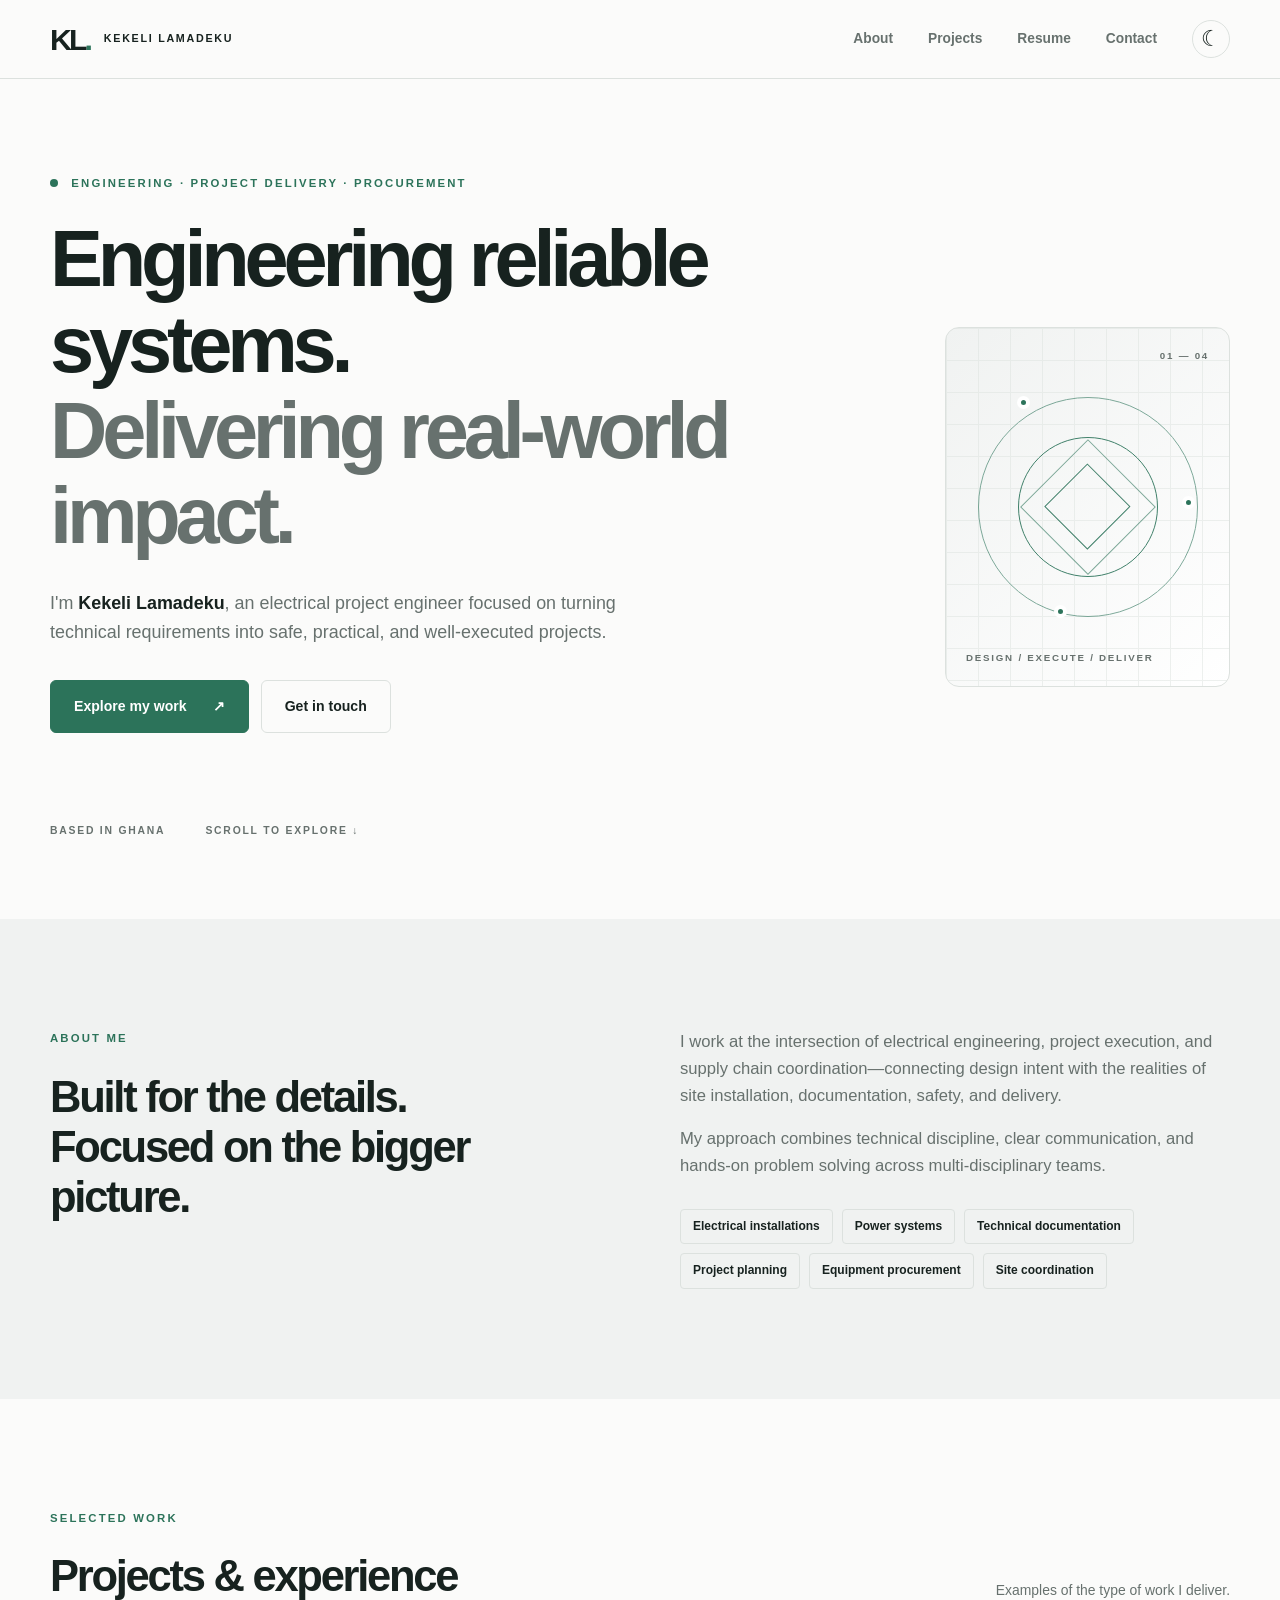
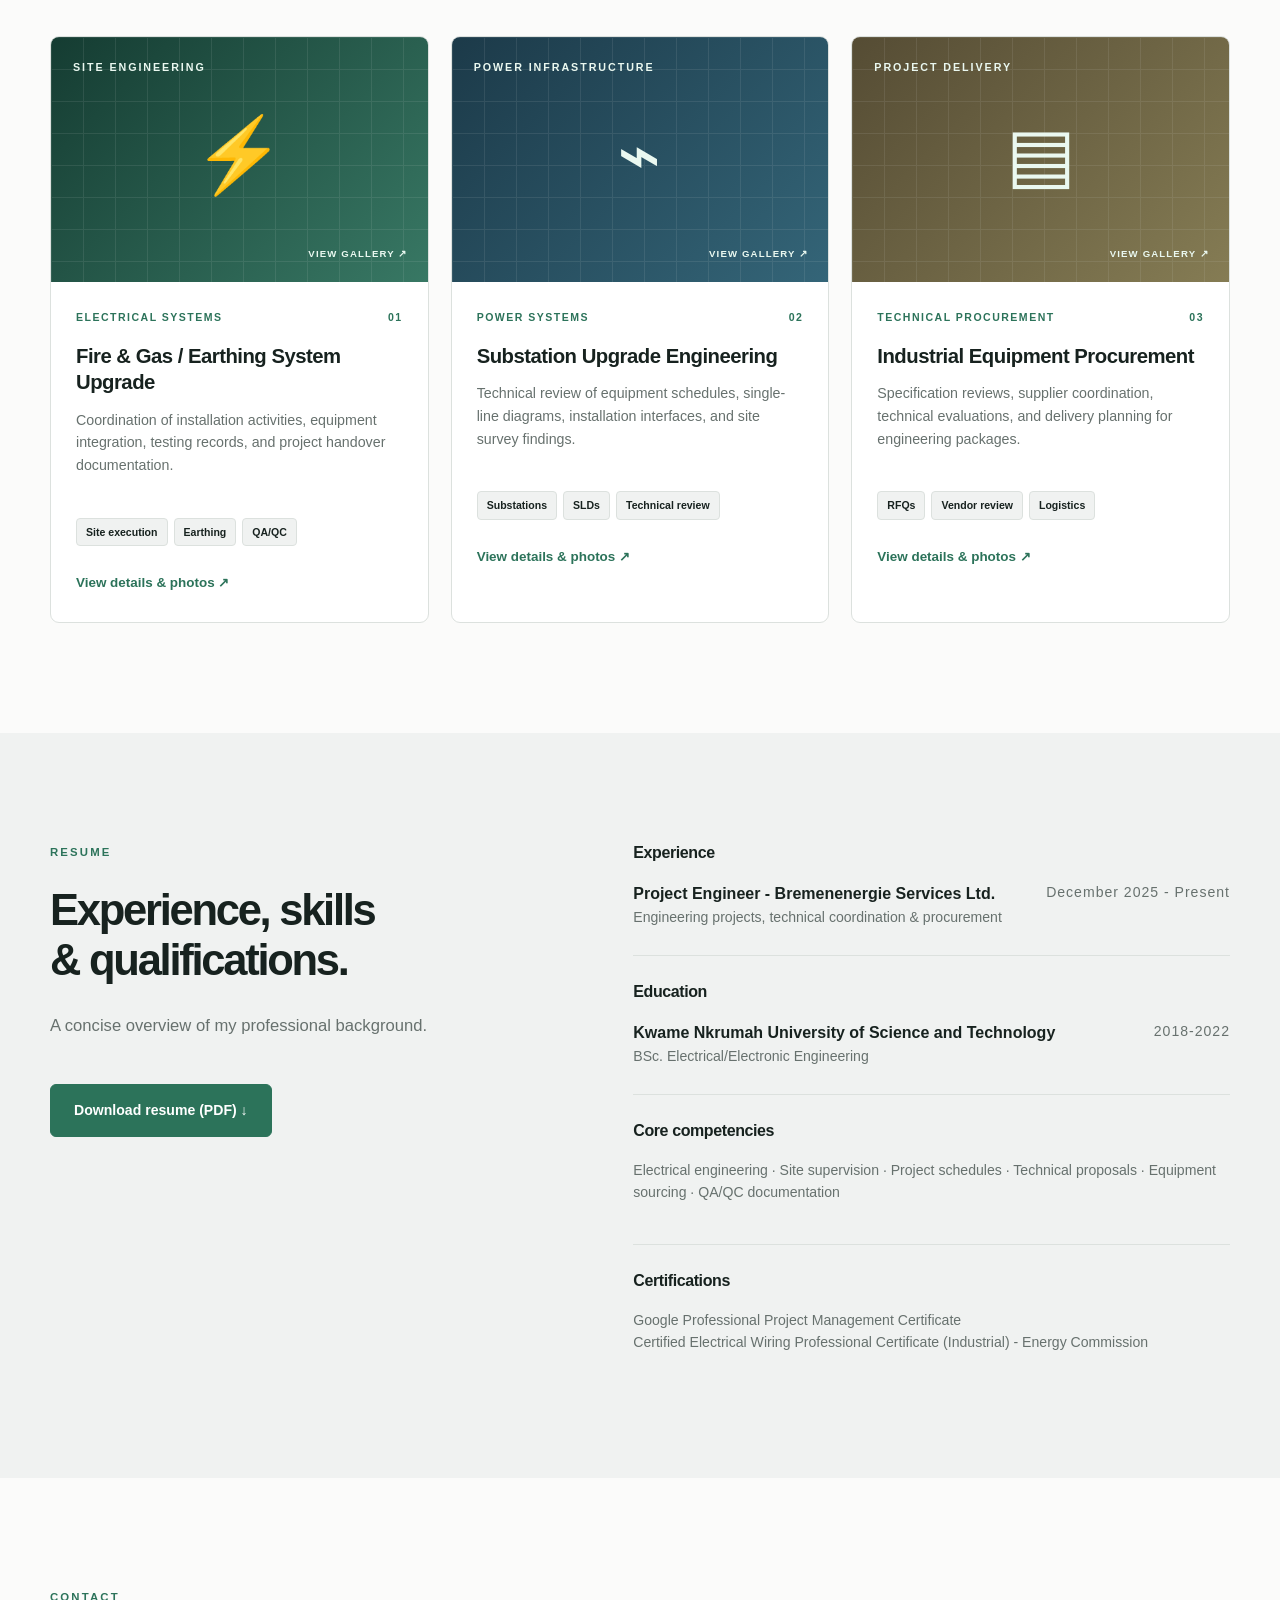
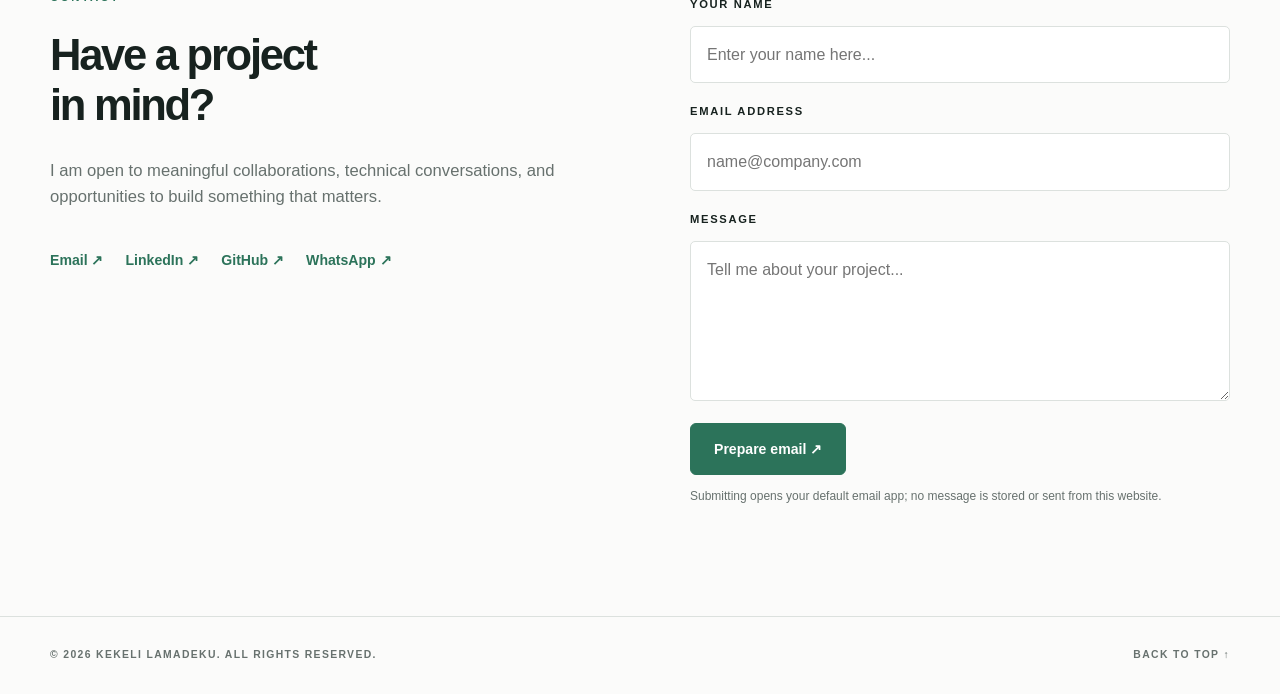
==== engineer-portfolio/index.html @ 3e1051cb "Add files via upload" ====
<!DOCTYPE html>
<html lang="en">
<head>
  <meta charset="UTF-8" />
  <meta name="viewport" content="width=device-width, initial-scale=1" />
  <meta name="description" content="Portfolio of an electrical project engineer working across power systems, site delivery, and technical procurement." />
  <meta name="theme-color" content="#f7f8fa" />
  <title>Kekeli Lamadeku | Electrical Project Engineer</title>
  <link rel="stylesheet" href="styles.css" />
  <script src="script.js" defer></script>
</head>
<body>
  <a class="skip-link" href="#main">Skip to content</a>
  <header class="site-header">
    <nav class="nav container" aria-label="Main navigation">
      <a href="#home" class="brand" aria-label="Your Name home"><span class="brand-symbol">KL<span class="accent">.</span></span><span class="brand-label">KEKELI LAMADEKU</span></a>
      <button class="menu-toggle icon-button" type="button" aria-label="Open menu" aria-expanded="false" aria-controls="nav-links">☰</button>
      <div class="nav-links" id="nav-links">
        <a href="#about">About</a><a href="#projects">Projects</a><a href="#resume">Resume</a><a href="#contact">Contact</a>
        <button id="theme-toggle" class="icon-button theme-toggle" type="button" aria-label="Switch to dark mode" title="Toggle theme">☾</button>
      </div>
    </nav>
  </header>

  <main id="main">
    <section id="home" class="hero section container">
      <div class="hero-copy">
        <p class="eyebrow"><span class="status-dot"></span> ENGINEERING · PROJECT DELIVERY · PROCUREMENT</p>
        <h1>Engineering reliable systems.<br /><span class="muted-heading">Delivering real-world impact.</span></h1>
        <p class="hero-description">I'm <strong>Kekeli Lamadeku</strong>, an electrical project engineer focused on turning technical requirements into safe, practical, and well-executed projects.</p>
        <div class="button-row"><a class="button button-primary" href="#projects">Explore my work <span aria-hidden="true">↗</span></a><a class="button button-outline" href="#contact">Get in touch</a></div>
        <div class="hero-bottom"><span>BASED IN GHANA</span><span>SCROLL TO EXPLORE ↓</span></div>
      </div>
      <div class="hero-visual" aria-label="Decorative electrical engineering line diagram">
        <div class="diagram-grid"></div><div class="diagram-ring ring-one"></div><div class="diagram-ring ring-two"></div>
        <div class="diagram-node node-a"></div><div class="diagram-node node-b"></div><div class="diagram-node node-c"></div>
        <span class="diagram-caption">DESIGN / EXECUTE / DELIVER</span><span class="diagram-index">01 — 04</span>
      </div>
    </section>

    <section id="about" class="section section-alt"><div class="container two-column">
      <div><p class="eyebrow">ABOUT ME</p><h2>Built for the details.<br />Focused on the bigger picture.</h2></div>
      <div class="body-copy"><p>I work at the intersection of electrical engineering, project execution, and supply chain coordination—connecting design intent with the realities of site installation, documentation, safety, and delivery.</p><p>My approach combines technical discipline, clear communication, and hands-on problem solving across multi-disciplinary teams.</p><div class="expertise"><span>Electrical installations</span><span>Power systems</span><span>Technical documentation</span><span>Project planning</span><span>Equipment procurement</span><span>Site coordination</span></div></div>
    </div></section>

    <section id="projects" class="section container">
      <div class="section-header"><div><p class="eyebrow">SELECTED WORK</p><h2>Projects & experience</h2></div><p>Examples of the type of work I deliver.</p></div>
      <div class="project-grid">
        <article class="project-card"><button class="project-image photo-placeholder" type="button" data-gallery="0" aria-label="Open project 1 gallery"><span class="photo-grid"></span><span class="placeholder-content"><span class="placeholder-kicker">SITE ENGINEERING</span><span class="placeholder-symbol">⚡</span><span></span></span><span class="image-action">VIEW GALLERY ↗</span></button><div class="project-content"><div class="project-meta">ELECTRICAL SYSTEMS <span>01</span></div><h3>Fire & Gas / Earthing System Upgrade</h3><p>Coordination of installation activities, equipment integration, testing records, and project handover documentation.</p><div class="tags"><span>Site execution</span><span>Earthing</span><span>QA/QC</span></div><button class="text-link" type="button" data-gallery="0">View details & photos ↗</button></div></article>
        <article class="project-card"><button class="project-image photo-placeholder variant-two" type="button" data-gallery="1" aria-label="Open project 2 gallery"><span class="photo-grid"></span><span class="placeholder-content"><span class="placeholder-kicker">POWER INFRASTRUCTURE</span><span class="placeholder-symbol">⌁</span><span></span></span><span class="image-action">VIEW GALLERY ↗</span></button><div class="project-content"><div class="project-meta">POWER SYSTEMS <span>02</span></div><h3>Substation Upgrade Engineering</h3><p>Technical review of equipment schedules, single-line diagrams, installation interfaces, and site survey findings.</p><div class="tags"><span>Substations</span><span>SLDs</span><span>Technical review</span></div><button class="text-link" type="button" data-gallery="1">View details & photos ↗</button></div></article>
        <article class="project-card"><button class="project-image photo-placeholder variant-three" type="button" data-gallery="2" aria-label="Open project 3 gallery"><span class="photo-grid"></span><span class="placeholder-content"><span class="placeholder-kicker">PROJECT DELIVERY</span><span class="placeholder-symbol">▤</span><span></span></span><span class="image-action">VIEW GALLERY ↗</span></button><div class="project-content"><div class="project-meta">TECHNICAL PROCUREMENT <span>03</span></div><h3>Industrial Equipment Procurement</h3><p>Specification reviews, supplier coordination, technical evaluations, and delivery planning for engineering packages.</p><div class="tags"><span>RFQs</span><span>Vendor review</span><span>Logistics</span></div><button class="text-link" type="button" data-gallery="2">View details & photos ↗</button></div></article>
      </div>
    </section>

    <section id="resume" class="section section-alt"><div class="container resume-layout"><div class="resume-intro"><p class="eyebrow">RESUME</p><h2>Experience, skills<br />& qualifications.</h2><p>A concise overview of my professional background.</p><a class="button button-primary" href="assets/resume.pdf" download>Download resume (PDF) ↓</a></div><div class="resume-details"><div class="resume-block"><h3>Experience</h3><div class="resume-entry"><div><strong>Project Engineer - Bremenenergie Services Ltd.</strong><span>Engineering projects, technical coordination & procurement</span></div><small>December 2025 - Present</small></div></div><div class="resume-block"><h3>Education</h3><div class="resume-entry"><div><strong>Kwame Nkrumah University of Science and Technology</strong><span>BSc. Electrical/Electronic Engineering</span></div><small>2018-2022</small></div></div><div class="resume-block"><h3>Core competencies</h3><p>Electrical engineering · Site supervision · Project schedules · Technical proposals · Equipment sourcing · QA/QC documentation</p></div><div class="resume-block"><h3>Certifications</h3><p>Google Professional Project Management Certificate <br> Certified Electrical Wiring Professional Certificate (Industrial) - Energy Commission</p></div></div></div></section>

    <section id="contact" class="section container contact-layout"><div><p class="eyebrow">CONTACT</p><h2>Have a project<br />in mind?</h2><p class="contact-copy">I am open to meaningful collaborations, technical conversations, and opportunities to build something that matters.</p><div class="social-links"><a id="email-link" href="lamadeku.kekeli45@gmail.com">Email ↗</a><a href="https://linkedin.com/in/kekeli-lamadeku-700439367" target="_blank" rel="noopener noreferrer">LinkedIn ↗</a><a href="https://github.com/Keli01" target="_blank" rel="noopener noreferrer">GitHub ↗</a><a href="https://wa.me/233547085189">WhatsApp ↗</a></div></div><form id="contact-form" class="contact-form"><label for="contact-name">YOUR NAME</label><input id="contact-name" name="name" autocomplete="name" required placeholder="Enter your name here..." maxlength="100" /><label for="contact-email">EMAIL ADDRESS</label><input id="contact-email" name="email" type="email" autocomplete="email" required placeholder="name@company.com" maxlength="180" /><label for="contact-message">MESSAGE</label><textarea id="contact-message" name="message" rows="5" required placeholder="Tell me about your project..." maxlength="3000"></textarea><button class="button button-primary" type="submit">Prepare email ↗</button><p class="form-note" id="form-note" role="status">Submitting opens your default email app; no message is stored or sent from this website.</p></form></section>
  </main>
  <footer class="site-footer"><div class="container footer-inner"><span>© <span id="year"></span> KEKELI LAMADEKU. ALL RIGHTS RESERVED.</span><a href="#home">BACK TO TOP ↑</a></div></footer>

  <dialog id="gallery-dialog" class="gallery-dialog" aria-label="Project gallery"><div class="dialog-heading"><div><p class="eyebrow">PROJECT GALLERY</p><h3 id="gallery-title">Project</h3></div><button id="close-gallery" class="icon-button close-button" type="button" aria-label="Close gallery">✕</button></div><div class="gallery-image-wrap"><img id="gallery-image" alt="Project image" hidden /><div id="gallery-placeholder" class="gallery-empty">Project photo placeholder</div></div><div class="gallery-footer"><p id="gallery-caption"></p><div class="gallery-controls"><button id="gallery-prev" type="button" aria-label="Previous image">←</button><span id="gallery-counter">1 / 3</span><button id="gallery-next" type="button" aria-label="Next image">→</button></div></div></dialog>
</body>
</html>
---- engineer-portfolio/styles.css ----
/* 1. Design tokens */
:root{color-scheme:light;--bg:#fbfbfa;--surface:#f0f2f1;--card:#fff;--text:#17221f;--muted:#67716e;--line:#dce1de;--accent:#2c735a;--accent-contrast:#fff;--header:rgba(251,251,250,.92);--shadow:0 24px 70px rgba(20,38,31,.12)}
:root[data-theme="dark"]{color-scheme:dark;--bg:#101715;--surface:#1b2521;--card:#17201d;--text:#f4f7f5;--muted:#a1b0aa;--line:#35423b;--accent:#80d0a8;--accent-contrast:#102017;--header:rgba(16,23,21,.93);--shadow:0 24px 70px rgba(0,0,0,.45)}
*,*::before,*::after{box-sizing:border-box}html{scroll-behavior:smooth;scroll-padding-top:88px}body{margin:0;background:var(--bg);color:var(--text);font-family:Inter,ui-sans-serif,-apple-system,BlinkMacSystemFont,"Segoe UI",sans-serif;line-height:1.6}button,input,textarea{font:inherit}a{color:inherit;text-decoration:none}button{cursor:pointer}img{max-width:100%}::selection{background:var(--accent);color:var(--accent-contrast)}:focus-visible{outline:3px solid var(--accent);outline-offset:4px}.container{width:min(1180px,calc(100% - 64px));margin:auto}.section{padding:110px 0}.section-alt{background:var(--surface)}.eyebrow{font-size:.71rem;letter-spacing:.19em;font-weight:750;color:var(--accent);margin:0 0 24px;text-transform:uppercase}h1,h2,h3,p{margin-top:0}h1{font-size:clamp(3rem,6.2vw,5.8rem);line-height:1.08;letter-spacing:-.065em;font-weight:650;max-width:850px;margin-bottom:30px}h2{font-size:clamp(2rem,3.4vw,3.5rem);line-height:1.15;letter-spacing:-.052em;font-weight:650;margin-bottom:28px}h3{letter-spacing:-.025em;line-height:1.3}.muted-heading{color:var(--muted)}.body-copy p,.resume-intro>p:not(.eyebrow),.contact-copy{color:var(--muted);font-size:1.04rem;max-width:540px}.skip-link{position:absolute;left:16px;top:-70px;padding:12px;background:var(--card);z-index:100}.skip-link:focus{top:12px}
/* 2. Navigation */
.site-header{position:sticky;top:0;z-index:30;background:var(--header);backdrop-filter:blur(15px);border-bottom:1px solid var(--line)}.nav{height:78px;display:flex;align-items:center;justify-content:space-between}.brand{display:flex;align-items:center;gap:14px;font-weight:800}.brand-symbol{font-size:1.9rem;line-height:1;letter-spacing:-.1em}.accent{color:var(--accent)}.brand-label{font-size:.67rem;letter-spacing:.16em}.nav-links{display:flex;align-items:center;gap:35px}.nav-links>a{font-size:.86rem;font-weight:600;color:var(--muted);transition:color .2s}.nav-links>a:hover,.nav-links>a.active{color:var(--accent)}.icon-button{border:1px solid var(--line);color:var(--text);background:transparent;width:38px;height:38px;border-radius:50%;display:grid;place-items:center}.theme-toggle{font-size:1.35rem}.menu-toggle{display:none}
/* 3. Hero */
.hero{min-height:650px;display:grid;grid-template-columns:1.5fr .5fr;align-items:center;gap:40px;padding-top:95px;padding-bottom:80px}.hero-description{font-size:1.12rem;max-width:620px;color:var(--muted);margin-bottom:34px}.hero-description strong{color:var(--text)}.button-row{display:flex;flex-wrap:wrap;gap:12px}.button{display:inline-flex;align-items:center;justify-content:center;gap:26px;padding:14px 23px;font-weight:700;font-size:.88rem;border-radius:6px;border:1px solid var(--accent);transition:transform .2s,background .2s,color .2s}.button:hover{transform:translateY(-3px)}.button-primary{color:var(--accent-contrast);background:var(--accent)}.button-outline{background:transparent;color:var(--text);border-color:var(--line)}.button-outline:hover{border-color:var(--accent)}.hero-bottom{display:flex;gap:40px;color:var(--muted);font-weight:700;font-size:.65rem;letter-spacing:.17em;margin-top:90px}.hero-visual{min-height:360px;position:relative;border:1px solid var(--line);border-radius:14px;overflow:hidden;background:linear-gradient(135deg,var(--surface),var(--card))}.diagram-grid,.photo-grid{position:absolute;inset:0;background-image:linear-gradient(var(--line) 1px,transparent 1px),linear-gradient(90deg,var(--line) 1px,transparent 1px);background-size:32px 32px;opacity:.5}.diagram-ring{position:absolute;border:1px solid var(--accent);border-radius:50%;top:50%;left:50%;transform:translate(-50%,-50%)}.ring-one{width:220px;height:220px;opacity:.6}.ring-two{width:140px;height:140px;opacity:.9}.diagram-ring::after{content:"";position:absolute;inset:28%;border:1px solid var(--accent);transform:rotate(45deg)}.diagram-node{width:13px;height:13px;background:var(--accent);border:4px solid var(--card);border-radius:50%;position:absolute}.node-a{top:19%;left:25%}.node-b{top:47%;right:12%}.node-c{bottom:19%;left:38%}.diagram-caption,.diagram-index{position:absolute;font-size:.61rem;letter-spacing:.18em;font-weight:800;color:var(--muted)}.diagram-caption{left:20px;bottom:20px}.diagram-index{right:20px;top:20px}.status-dot{display:inline-block;height:8px;width:8px;background:var(--accent);border-radius:50%;margin-right:8px}
/* 4. About and projects */
.two-column{display:grid;grid-template-columns:1fr 1fr;gap:80px}.expertise{display:flex;gap:9px;flex-wrap:wrap;margin-top:30px}.expertise span,.tags span{border:1px solid var(--line);border-radius:4px;padding:7px 12px;font-size:.75rem;font-weight:600}.section-header{display:flex;align-items:end;justify-content:space-between;gap:30px;margin-bottom:35px}.section-header h2{margin:0}.section-header>p{color:var(--muted);font-size:.87rem;margin:0}.project-grid{display:grid;grid-template-columns:repeat(3,minmax(0,1fr));gap:22px}.project-card{border:1px solid var(--line);border-radius:9px;background:var(--card);overflow:hidden;transition:transform .25s,box-shadow .25s}.project-card:hover{transform:translateY(-5px);box-shadow:var(--shadow)}.project-image{height:245px;width:100%;position:relative;overflow:hidden;border:0;display:block;text-align:left;color:#eaf8f0;background:linear-gradient(135deg,#153c32,#387864)}.project-image.variant-two{background:linear-gradient(135deg,#1c3a49,#346578)}.project-image.variant-three{background:linear-gradient(135deg,#554c34,#857c54)}.project-image .photo-grid{opacity:.1;pointer-events:none}.placeholder-content{position:absolute;inset:0;display:flex;flex-direction:column;align-items:center;justify-content:center;gap:8px;font-size:.67rem;font-weight:750;letter-spacing:.18em}.placeholder-kicker{position:absolute;top:22px;left:22px}.placeholder-symbol{font-size:4.6rem;font-weight:300;letter-spacing:0}.image-action{position:absolute;bottom:20px;right:20px;letter-spacing:.12em;font-size:.6rem;font-weight:800}.project-content{padding:27px 25px}.project-meta{display:flex;justify-content:space-between;color:var(--accent);font-size:.66rem;letter-spacing:.14em;font-weight:800;margin-bottom:17px}.project-content h3{font-size:1.27rem;margin-bottom:13px}.project-content p{font-size:.89rem;color:var(--muted);min-height:86px}.tags{display:flex;flex-wrap:wrap;gap:6px;margin:23px 0}.tags span{font-size:.66rem;padding:5px 9px;background:var(--surface)}.text-link{border:0;background:none;padding:0;color:var(--accent);font-weight:750;font-size:.84rem}.text-link:hover{text-decoration:underline}
/* 5. Resume and contact */
.resume-layout{display:grid;grid-template-columns:.9fr 1.1fr;gap:95px}.resume-intro>.button{margin-top:28px}.resume-block{padding:0 0 26px;margin-bottom:26px;border-bottom:1px solid var(--line)}.resume-block:last-child{border:0;margin:0;padding:0}.resume-block h3{font-size:1rem;margin-bottom:17px}.resume-entry{display:flex;justify-content:space-between;gap:20px}.resume-entry strong,.resume-entry span{display:block}.resume-entry span,.resume-block p,.resume-entry small{font-size:.88rem;color:var(--muted)}.resume-entry small{white-space:nowrap;letter-spacing:.07em}.contact-layout{display:grid;grid-template-columns:1fr 1fr;gap:100px}.contact-copy{margin-bottom:38px}.social-links{display:flex;flex-wrap:wrap;gap:22px;font-weight:750;color:var(--accent);font-size:.88rem}.contact-form{display:grid;gap:12px}.contact-form label{letter-spacing:.15em;font-size:.7rem;font-weight:750;margin-top:8px}.contact-form input,.contact-form textarea{width:100%;padding:15px 16px;background:var(--card);border:1px solid var(--line);border-radius:5px;color:var(--text);outline:none}.contact-form input:focus,.contact-form textarea:focus{border-color:var(--accent)}.contact-form textarea{resize:vertical}.contact-form .button{justify-self:start;margin-top:10px}.form-note{font-size:.75rem;color:var(--muted);margin:0}.site-footer{border-top:1px solid var(--line)}.footer-inner{display:flex;justify-content:space-between;gap:20px;padding:30px 0;font-size:.65rem;letter-spacing:.13em;color:var(--muted);font-weight:750}
/* 6. Gallery dialog */
.gallery-dialog{background:var(--card);color:var(--text);width:min(760px,calc(100% - 30px));max-height:90vh;border:1px solid var(--line);border-radius:12px;padding:25px;box-shadow:var(--shadow)}.gallery-dialog::backdrop{background:rgba(3,13,9,.78);backdrop-filter:blur(5px)}.dialog-heading,.gallery-footer,.gallery-controls{display:flex;align-items:center;justify-content:space-between;gap:15px}.dialog-heading h3{margin:0 0 20px}.dialog-heading .eyebrow{margin-bottom:4px}.close-button{align-self:flex-start}.gallery-image-wrap{height:min(53vh,440px);display:grid;place-items:center;background:var(--surface);overflow:hidden;border-radius:6px}.gallery-image-wrap img{width:100%;height:100%;object-fit:contain}.gallery-empty{padding:20px;text-align:center;color:var(--muted);font-size:.95rem}.gallery-footer{margin-top:15px}.gallery-footer p{margin:0;color:var(--muted);font-size:.85rem}.gallery-controls button{border:1px solid var(--line);background:transparent;color:var(--text);border-radius:5px;padding:6px 12px}.gallery-controls span{font-size:.75rem;white-space:nowrap}
/* 7. Responsive */
@media(max-width:980px){.hero{grid-template-columns:1fr}.hero-visual{display:none}.project-grid{grid-template-columns:repeat(2,minmax(0,1fr))}.two-column,.resume-layout,.contact-layout{gap:42px}}@media(max-width:680px){.container{width:min(100% - 36px,1180px)}.section{padding:75px 0}.nav{height:68px}.menu-toggle{display:grid}.nav-links{display:none;position:absolute;top:68px;left:0;right:0;background:var(--card);padding:22px 18px 28px;border-bottom:1px solid var(--line);flex-direction:column;align-items:stretch;gap:20px}.nav-links.is-open{display:flex}.nav-links .theme-toggle{align-self:flex-start}.hero{padding-top:75px;min-height:650px}.hero-bottom{margin-top:90px;justify-content:space-between;gap:15px}.two-column,.resume-layout,.contact-layout{grid-template-columns:1fr}.project-grid{grid-template-columns:1fr}.section-header{align-items:flex-start;flex-direction:column}.project-content p{min-height:unset}.footer-inner{flex-direction:column}.resume-entry{flex-wrap:wrap}.gallery-footer{align-items:flex-start;flex-direction:column}.brand-label{display:none}}@media(prefers-reduced-motion:reduce){html{scroll-behavior:auto}*,*::before,*::after{transition-duration:.01ms!important;animation-duration:.01ms!important}}
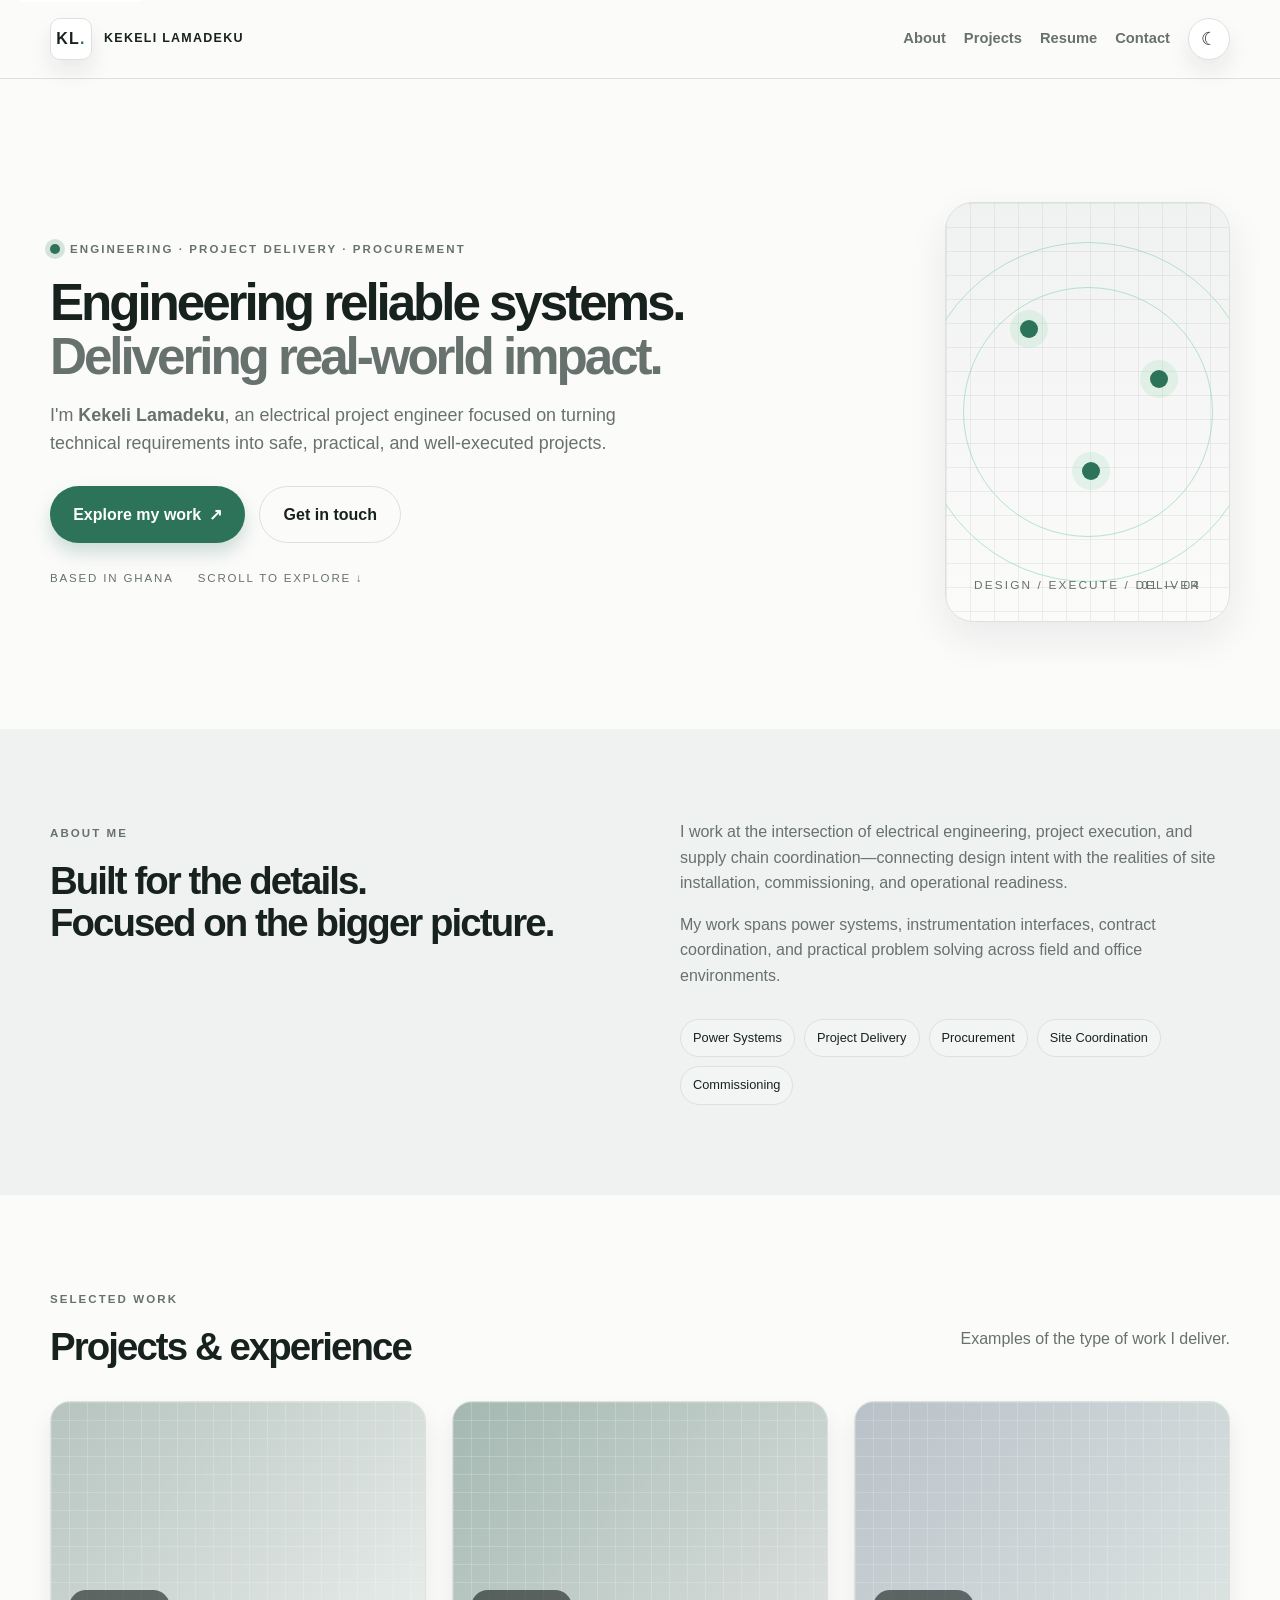
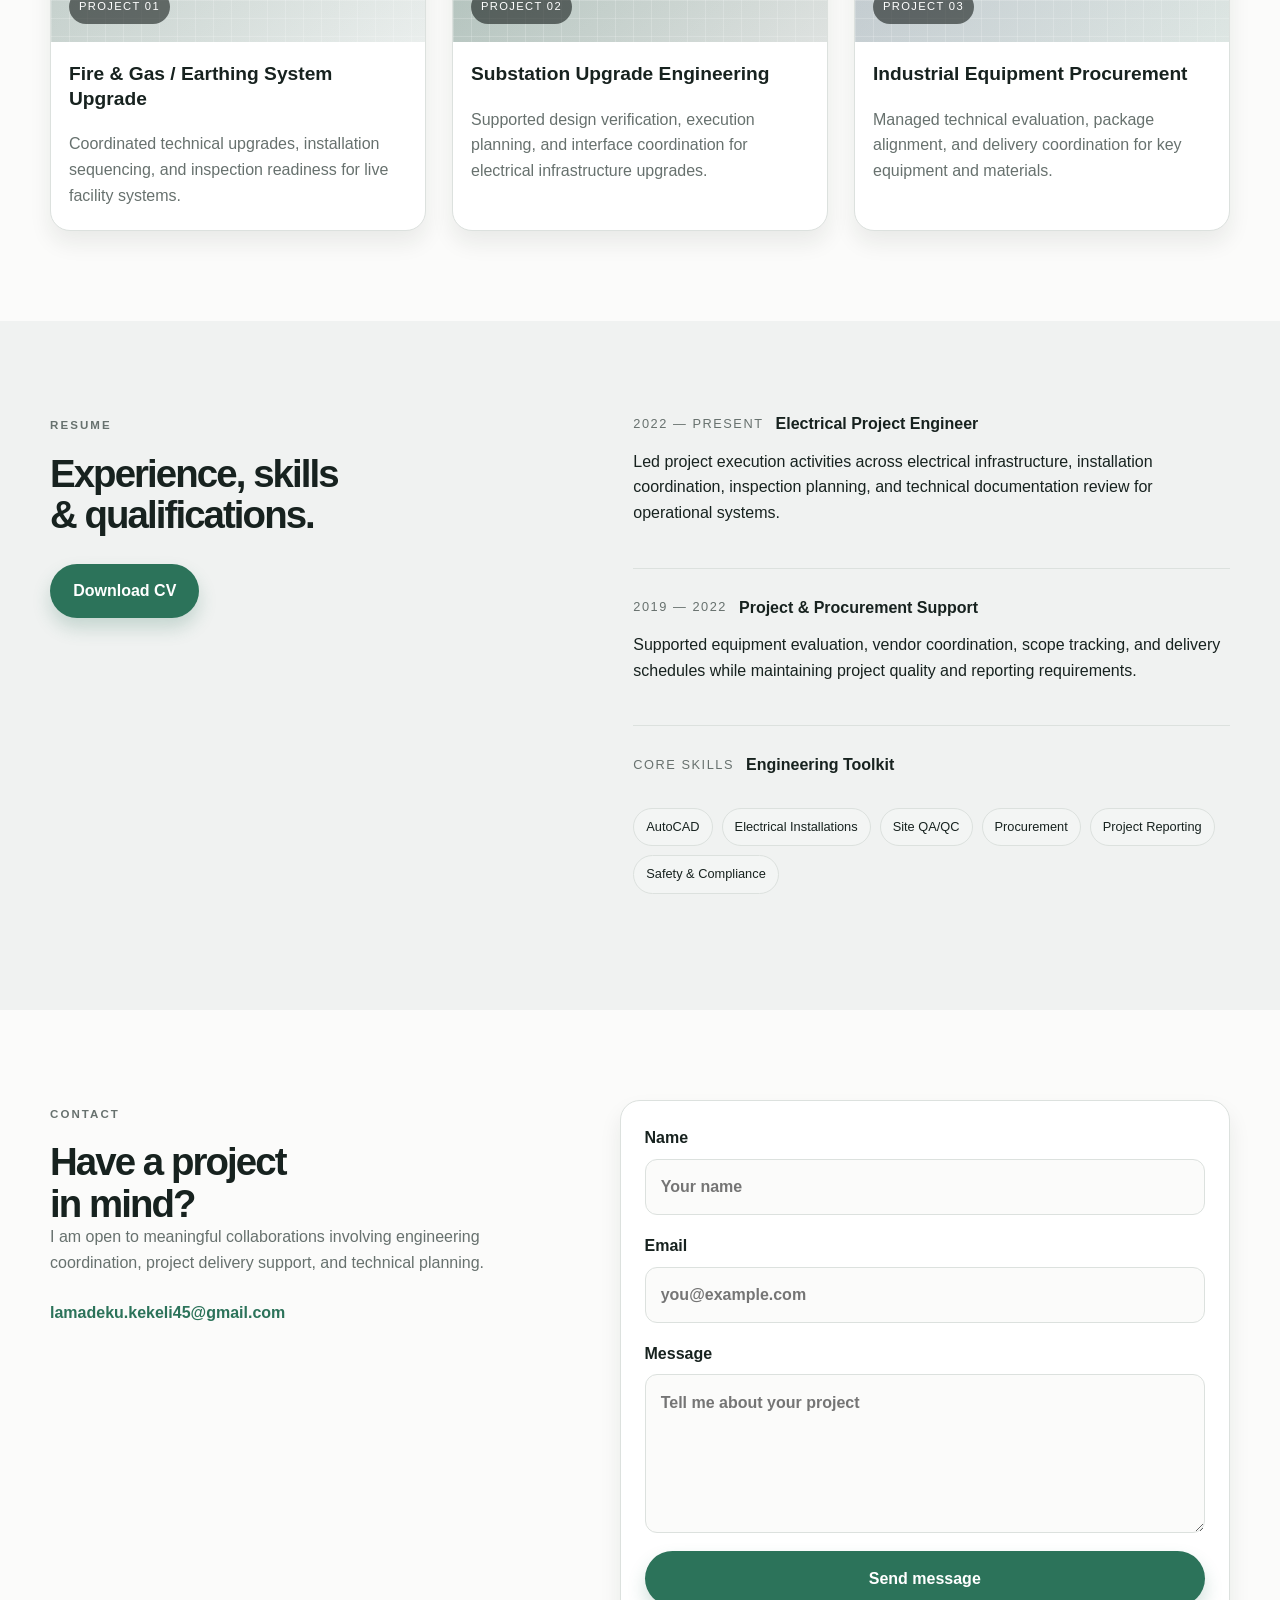
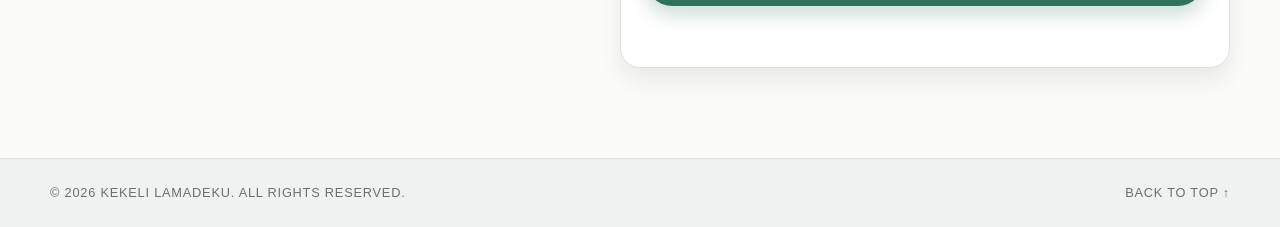
==== commit 748c7192: "Fix the portfolio site by correcting broken markup, safe DOM handling, and gallery/contact logic." ====
--- a/engineer-portfolio/index.html
+++ b/engineer-portfolio/index.html
@@ -1,63 +1,264 @@
 <!DOCTYPE html>
 <html lang="en">
-<head>
-  <meta charset="UTF-8" />
-  <meta name="viewport" content="width=device-width, initial-scale=1" />
-  <meta name="description" content="Portfolio of an electrical project engineer working across power systems, site delivery, and technical procurement." />
-  <meta name="theme-color" content="#f7f8fa" />
-  <title>Kekeli Lamadeku | Electrical Project Engineer</title>
-  <link rel="stylesheet" href="styles.css" />
-  <script src="script.js" defer></script>
-</head>
-<body>
-  <a class="skip-link" href="#main">Skip to content</a>
-  <header class="site-header">
-    <nav class="nav container" aria-label="Main navigation">
-      <a href="#home" class="brand" aria-label="Your Name home"><span class="brand-symbol">KL<span class="accent">.</span></span><span class="brand-label">KEKELI LAMADEKU</span></a>
-      <button class="menu-toggle icon-button" type="button" aria-label="Open menu" aria-expanded="false" aria-controls="nav-links">☰</button>
-      <div class="nav-links" id="nav-links">
-        <a href="#about">About</a><a href="#projects">Projects</a><a href="#resume">Resume</a><a href="#contact">Contact</a>
-        <button id="theme-toggle" class="icon-button theme-toggle" type="button" aria-label="Switch to dark mode" title="Toggle theme">☾</button>
-      </div>
-    </nav>
-  </header>
-
-  <main id="main">
-    <section id="home" class="hero section container">
-      <div class="hero-copy">
-        <p class="eyebrow"><span class="status-dot"></span> ENGINEERING · PROJECT DELIVERY · PROCUREMENT</p>
-        <h1>Engineering reliable systems.<br /><span class="muted-heading">Delivering real-world impact.</span></h1>
-        <p class="hero-description">I'm <strong>Kekeli Lamadeku</strong>, an electrical project engineer focused on turning technical requirements into safe, practical, and well-executed projects.</p>
-        <div class="button-row"><a class="button button-primary" href="#projects">Explore my work <span aria-hidden="true">↗</span></a><a class="button button-outline" href="#contact">Get in touch</a></div>
-        <div class="hero-bottom"><span>BASED IN GHANA</span><span>SCROLL TO EXPLORE ↓</span></div>
-      </div>
-      <div class="hero-visual" aria-label="Decorative electrical engineering line diagram">
-        <div class="diagram-grid"></div><div class="diagram-ring ring-one"></div><div class="diagram-ring ring-two"></div>
-        <div class="diagram-node node-a"></div><div class="diagram-node node-b"></div><div class="diagram-node node-c"></div>
-        <span class="diagram-caption">DESIGN / EXECUTE / DELIVER</span><span class="diagram-index">01 — 04</span>
-      </div>
-    </section>
-
-    <section id="about" class="section section-alt"><div class="container two-column">
-      <div><p class="eyebrow">ABOUT ME</p><h2>Built for the details.<br />Focused on the bigger picture.</h2></div>
-      <div class="body-copy"><p>I work at the intersection of electrical engineering, project execution, and supply chain coordination—connecting design intent with the realities of site installation, documentation, safety, and delivery.</p><p>My approach combines technical discipline, clear communication, and hands-on problem solving across multi-disciplinary teams.</p><div class="expertise"><span>Electrical installations</span><span>Power systems</span><span>Technical documentation</span><span>Project planning</span><span>Equipment procurement</span><span>Site coordination</span></div></div>
-    </div></section>
-
-    <section id="projects" class="section container">
-      <div class="section-header"><div><p class="eyebrow">SELECTED WORK</p><h2>Projects & experience</h2></div><p>Examples of the type of work I deliver.</p></div>
-      <div class="project-grid">
-        <article class="project-card"><button class="project-image photo-placeholder" type="button" data-gallery="0" aria-label="Open project 1 gallery"><span class="photo-grid"></span><span class="placeholder-content"><span class="placeholder-kicker">SITE ENGINEERING</span><span class="placeholder-symbol">⚡</span><span></span></span><span class="image-action">VIEW GALLERY ↗</span></button><div class="project-content"><div class="project-meta">ELECTRICAL SYSTEMS <span>01</span></div><h3>Fire & Gas / Earthing System Upgrade</h3><p>Coordination of installation activities, equipment integration, testing records, and project handover documentation.</p><div class="tags"><span>Site execution</span><span>Earthing</span><span>QA/QC</span></div><button class="text-link" type="button" data-gallery="0">View details & photos ↗</button></div></article>
-        <article class="project-card"><button class="project-image photo-placeholder variant-two" type="button" data-gallery="1" aria-label="Open project 2 gallery"><span class="photo-grid"></span><span class="placeholder-content"><span class="placeholder-kicker">POWER INFRASTRUCTURE</span><span class="placeholder-symbol">⌁</span><span></span></span><span class="image-action">VIEW GALLERY ↗</span></button><div class="project-content"><div class="project-meta">POWER SYSTEMS <span>02</span></div><h3>Substation Upgrade Engineering</h3><p>Technical review of equipment schedules, single-line diagrams, installation interfaces, and site survey findings.</p><div class="tags"><span>Substations</span><span>SLDs</span><span>Technical review</span></div><button class="text-link" type="button" data-gallery="1">View details & photos ↗</button></div></article>
-        <article class="project-card"><button class="project-image photo-placeholder variant-three" type="button" data-gallery="2" aria-label="Open project 3 gallery"><span class="photo-grid"></span><span class="placeholder-content"><span class="placeholder-kicker">PROJECT DELIVERY</span><span class="placeholder-symbol">▤</span><span></span></span><span class="image-action">VIEW GALLERY ↗</span></button><div class="project-content"><div class="project-meta">TECHNICAL PROCUREMENT <span>03</span></div><h3>Industrial Equipment Procurement</h3><p>Specification reviews, supplier coordination, technical evaluations, and delivery planning for engineering packages.</p><div class="tags"><span>RFQs</span><span>Vendor review</span><span>Logistics</span></div><button class="text-link" type="button" data-gallery="2">View details & photos ↗</button></div></article>
-      </div>
-    </section>
-
-    <section id="resume" class="section section-alt"><div class="container resume-layout"><div class="resume-intro"><p class="eyebrow">RESUME</p><h2>Experience, skills<br />& qualifications.</h2><p>A concise overview of my professional background.</p><a class="button button-primary" href="assets/resume.pdf" download>Download resume (PDF) ↓</a></div><div class="resume-details"><div class="resume-block"><h3>Experience</h3><div class="resume-entry"><div><strong>Project Engineer - Bremenenergie Services Ltd.</strong><span>Engineering projects, technical coordination & procurement</span></div><small>December 2025 - Present</small></div></div><div class="resume-block"><h3>Education</h3><div class="resume-entry"><div><strong>Kwame Nkrumah University of Science and Technology</strong><span>BSc. Electrical/Electronic Engineering</span></div><small>2018-2022</small></div></div><div class="resume-block"><h3>Core competencies</h3><p>Electrical engineering · Site supervision · Project schedules · Technical proposals · Equipment sourcing · QA/QC documentation</p></div><div class="resume-block"><h3>Certifications</h3><p>Google Professional Project Management Certificate <br> Certified Electrical Wiring Professional Certificate (Industrial) - Energy Commission</p></div></div></div></section>
-
-    <section id="contact" class="section container contact-layout"><div><p class="eyebrow">CONTACT</p><h2>Have a project<br />in mind?</h2><p class="contact-copy">I am open to meaningful collaborations, technical conversations, and opportunities to build something that matters.</p><div class="social-links"><a id="email-link" href="lamadeku.kekeli45@gmail.com">Email ↗</a><a href="https://linkedin.com/in/kekeli-lamadeku-700439367" target="_blank" rel="noopener noreferrer">LinkedIn ↗</a><a href="https://github.com/Keli01" target="_blank" rel="noopener noreferrer">GitHub ↗</a><a href="https://wa.me/233547085189">WhatsApp ↗</a></div></div><form id="contact-form" class="contact-form"><label for="contact-name">YOUR NAME</label><input id="contact-name" name="name" autocomplete="name" required placeholder="Enter your name here..." maxlength="100" /><label for="contact-email">EMAIL ADDRESS</label><input id="contact-email" name="email" type="email" autocomplete="email" required placeholder="name@company.com" maxlength="180" /><label for="contact-message">MESSAGE</label><textarea id="contact-message" name="message" rows="5" required placeholder="Tell me about your project..." maxlength="3000"></textarea><button class="button button-primary" type="submit">Prepare email ↗</button><p class="form-note" id="form-note" role="status">Submitting opens your default email app; no message is stored or sent from this website.</p></form></section>
-  </main>
-  <footer class="site-footer"><div class="container footer-inner"><span>© <span id="year"></span> KEKELI LAMADEKU. ALL RIGHTS RESERVED.</span><a href="#home">BACK TO TOP ↑</a></div></footer>
-
-  <dialog id="gallery-dialog" class="gallery-dialog" aria-label="Project gallery"><div class="dialog-heading"><div><p class="eyebrow">PROJECT GALLERY</p><h3 id="gallery-title">Project</h3></div><button id="close-gallery" class="icon-button close-button" type="button" aria-label="Close gallery">✕</button></div><div class="gallery-image-wrap"><img id="gallery-image" alt="Project image" hidden /><div id="gallery-placeholder" class="gallery-empty">Project photo placeholder</div></div><div class="gallery-footer"><p id="gallery-caption"></p><div class="gallery-controls"><button id="gallery-prev" type="button" aria-label="Previous image">←</button><span id="gallery-counter">1 / 3</span><button id="gallery-next" type="button" aria-label="Next image">→</button></div></div></dialog>
-</body>
+  <head>
+    <meta charset="UTF-8" />
+    <meta name="viewport" content="width=device-width, initial-scale=1" />
+    <meta
+      name="description"
+      content="Portfolio of an electrical project engineer specializing in power systems, engineering delivery, and industrial procurement."
+    />
+    <meta name="theme-color" content="#f7f8fa" />
+    <title>Kekeli Lamadeku | Electrical Project Engineer</title>
+    <link rel="stylesheet" href="styles.css" />
+    <script src="script.js" defer></script>
+  </head>
+  <body>
+    <a class="skip-link" href="#main">Skip to content</a>
+
+    <header class="site-header">
+      <nav class="nav container" aria-label="Main navigation">
+        <a href="#home" class="brand" aria-label="Kekeli Lamadeku home">
+          <span class="brand-symbol">KL<span class="accent">.</span></span>
+          <span class="brand-label">KEKELI LAMADEKU</span>
+        </a>
+
+        <button
+          class="menu-toggle icon-button"
+          type="button"
+          aria-label="Open menu"
+          aria-expanded="false"
+          aria-controls="nav-links"
+        >
+          ☰
+        </button>
+
+        <div class="nav-links" id="nav-links">
+          <a href="#about">About</a>
+          <a href="#projects">Projects</a>
+          <a href="#resume">Resume</a>
+          <a href="#contact">Contact</a>
+          <button id="theme-toggle" class="icon-button theme-toggle" type="button" aria-label="Switch to dark mode" title="Toggle theme">
+            ☾
+          </button>
+        </div>
+      </nav>
+    </header>
+
+    <main id="main">
+      <section id="home" class="hero section container">
+        <div class="hero-copy">
+          <p class="eyebrow"><span class="status-dot"></span> ENGINEERING · PROJECT DELIVERY · PROCUREMENT</p>
+          <h1>
+            Engineering reliable systems.<br />
+            <span class="muted-heading">Delivering real-world impact.</span>
+          </h1>
+          <p class="hero-description">
+            I'm <strong>Kekeli Lamadeku</strong>, an electrical project engineer focused on turning technical requirements into safe,
+            practical, and well-executed projects.
+          </p>
+          <div class="button-row">
+            <a class="button button-primary" href="#projects">Explore my work <span aria-hidden="true">↗</span></a>
+            <a class="button button-outline" href="#contact">Get in touch</a>
+          </div>
+          <div class="hero-bottom">
+            <span>BASED IN GHANA</span>
+            <span>SCROLL TO EXPLORE ↓</span>
+          </div>
+        </div>
+
+        <div class="hero-visual" aria-hidden="true">
+          <div class="diagram-grid"></div>
+          <div class="diagram-ring ring-one"></div>
+          <div class="diagram-ring ring-two"></div>
+          <div class="diagram-node node-a"></div>
+          <div class="diagram-node node-b"></div>
+          <div class="diagram-node node-c"></div>
+          <span class="diagram-caption">DESIGN / EXECUTE / DELIVER</span>
+          <span class="diagram-index">01 — 04</span>
+        </div>
+      </section>
+
+      <section id="about" class="section section-alt">
+        <div class="container two-column">
+          <div>
+            <p class="eyebrow">ABOUT ME</p>
+            <h2>Built for the details.<br />Focused on the bigger picture.</h2>
+          </div>
+          <div class="body-copy">
+            <p>
+              I work at the intersection of electrical engineering, project execution, and supply chain coordination—connecting
+              design intent with the realities of site installation, commissioning, and operational readiness.
+            </p>
+            <p>
+              My work spans power systems, instrumentation interfaces, contract coordination, and practical problem solving across
+              field and office environments.
+            </p>
+            <div class="expertise" aria-label="Core areas of expertise">
+              <span>Power Systems</span>
+              <span>Project Delivery</span>
+              <span>Procurement</span>
+              <span>Site Coordination</span>
+              <span>Commissioning</span>
+            </div>
+          </div>
+        </div>
+      </section>
+
+      <section id="projects" class="section container">
+        <div class="section-header">
+          <div>
+            <p class="eyebrow">SELECTED WORK</p>
+            <h2>Projects &amp; experience</h2>
+          </div>
+          <p>Examples of the type of work I deliver.</p>
+        </div>
+
+        <div class="project-grid">
+          <article class="project-card">
+            <button class="project-image photo-placeholder" type="button" data-gallery="0" aria-label="Open project 1 gallery">
+              <span class="photo-grid"></span>
+              <span class="image-tag">PROJECT 01</span>
+            </button>
+            <div class="project-copy">
+              <h3>Fire &amp; Gas / Earthing System Upgrade</h3>
+              <p>Coordinated technical upgrades, installation sequencing, and inspection readiness for live facility systems.</p>
+            </div>
+          </article>
+
+          <article class="project-card">
+            <button class="project-image photo-placeholder variant-two" type="button" data-gallery="1" aria-label="Open project 2 gallery">
+              <span class="photo-grid"></span>
+              <span class="image-tag">PROJECT 02</span>
+            </button>
+            <div class="project-copy">
+              <h3>Substation Upgrade Engineering</h3>
+              <p>Supported design verification, execution planning, and interface coordination for electrical infrastructure upgrades.</p>
+            </div>
+          </article>
+
+          <article class="project-card">
+            <button class="project-image photo-placeholder variant-three" type="button" data-gallery="2" aria-label="Open project 3 gallery">
+              <span class="photo-grid"></span>
+              <span class="image-tag">PROJECT 03</span>
+            </button>
+            <div class="project-copy">
+              <h3>Industrial Equipment Procurement</h3>
+              <p>Managed technical evaluation, package alignment, and delivery coordination for key equipment and materials.</p>
+            </div>
+          </article>
+        </div>
+      </section>
+
+      <section id="resume" class="section section-alt">
+        <div class="container resume-layout">
+          <div class="resume-intro">
+            <p class="eyebrow">RESUME</p>
+            <h2>Experience, skills<br />&amp; qualifications.</h2>
+            <a class="button button-primary" href="assets/resume.pdf" target="_blank" rel="noreferrer">Download CV</a>
+          </div>
+
+          <div class="resume-content">
+            <div class="resume-block">
+              <div class="resume-meta">
+                <span class="resume-year">2022 — Present</span>
+                <span class="resume-role">Electrical Project Engineer</span>
+              </div>
+              <p>
+                Led project execution activities across electrical infrastructure, installation coordination, inspection planning,
+                and technical documentation review for operational systems.
+              </p>
+            </div>
+
+            <div class="resume-block">
+              <div class="resume-meta">
+                <span class="resume-year">2019 — 2022</span>
+                <span class="resume-role">Project &amp; Procurement Support</span>
+              </div>
+              <p>
+                Supported equipment evaluation, vendor coordination, scope tracking, and delivery schedules while maintaining
+                project quality and reporting requirements.
+              </p>
+            </div>
+
+            <div class="resume-block">
+              <div class="resume-meta">
+                <span class="resume-year">Core Skills</span>
+                <span class="resume-role">Engineering Toolkit</span>
+              </div>
+              <div class="tags" aria-label="Skills list">
+                <span>AutoCAD</span>
+                <span>Electrical Installations</span>
+                <span>Site QA/QC</span>
+                <span>Procurement</span>
+                <span>Project Reporting</span>
+                <span>Safety &amp; Compliance</span>
+              </div>
+            </div>
+          </div>
+        </div>
+      </section>
+
+      <section id="contact" class="section container contact-layout">
+        <div>
+          <p class="eyebrow">CONTACT</p>
+          <h2>Have a project<br />in mind?</h2>
+          <p class="contact-copy">
+            I am open to meaningful collaborations involving engineering coordination, project delivery support, and technical
+            planning.
+          </p>
+          <div class="contact-links">
+            <a id="email-link" href="mailto:lamadeku.kekeli45@gmail.com">lamadeku.kekeli45@gmail.com</a>
+          </div>
+        </div>
+
+        <form id="contact-form" class="contact-form" novalidate>
+          <label>
+            <span>Name</span>
+            <input type="text" name="name" placeholder="Your name" required />
+          </label>
+          <label>
+            <span>Email</span>
+            <input type="email" name="email" placeholder="you@example.com" required />
+          </label>
+          <label>
+            <span>Message</span>
+            <textarea name="message" rows="5" placeholder="Tell me about your project" required></textarea>
+          </label>
+          <button type="submit" class="button button-primary">Send message</button>
+          <p id="form-note" aria-live="polite"></p>
+        </form>
+      </section>
+    </main>
+
+    <footer class="site-footer">
+      <div class="container footer-inner">
+        <span>© <span id="year"></span> KEKELI LAMADEKU. ALL RIGHTS RESERVED.</span>
+        <a href="#home">BACK TO TOP ↑</a>
+      </div>
+    </footer>
+
+    <dialog id="gallery-dialog" class="gallery-dialog" aria-label="Project gallery">
+      <div class="dialog-heading">
+        <div>
+          <p class="eyebrow">PROJECT GALLERY</p>
+          <h3 id="gallery-title">Project</h3>
+        </div>
+        <button id="close-gallery" class="icon-button" type="button" aria-label="Close gallery">✕</button>
+      </div>
+
+      <div class="gallery-viewport">
+        <button class="gallery-nav prev" id="gallery-prev" type="button" aria-label="Previous image">←</button>
+        <figure class="gallery-stage">
+          <img id="gallery-image" alt="Project gallery item" hidden />
+          <div id="gallery-placeholder" class="gallery-placeholder" aria-live="polite">Loading image…</div>
+        </figure>
+        <button class="gallery-nav next" id="gallery-next" type="button" aria-label="Next image">→</button>
+      </div>
+
+      <div class="gallery-footer">
+        <p id="gallery-caption">Project description</p>
+        <span id="gallery-counter">1 / 1</span>
+      </div>
+    </dialog>
+  </body>
 </html>
--- a/engineer-portfolio/styles.css
+++ b/engineer-portfolio/styles.css
@@ -1,16 +1,750 @@
 /* 1. Design tokens */
-:root{color-scheme:light;--bg:#fbfbfa;--surface:#f0f2f1;--card:#fff;--text:#17221f;--muted:#67716e;--line:#dce1de;--accent:#2c735a;--accent-contrast:#fff;--header:rgba(251,251,250,.92);--shadow:0 24px 70px rgba(20,38,31,.12)}
-:root[data-theme="dark"]{color-scheme:dark;--bg:#101715;--surface:#1b2521;--card:#17201d;--text:#f4f7f5;--muted:#a1b0aa;--line:#35423b;--accent:#80d0a8;--accent-contrast:#102017;--header:rgba(16,23,21,.93);--shadow:0 24px 70px rgba(0,0,0,.45)}
-*,*::before,*::after{box-sizing:border-box}html{scroll-behavior:smooth;scroll-padding-top:88px}body{margin:0;background:var(--bg);color:var(--text);font-family:Inter,ui-sans-serif,-apple-system,BlinkMacSystemFont,"Segoe UI",sans-serif;line-height:1.6}button,input,textarea{font:inherit}a{color:inherit;text-decoration:none}button{cursor:pointer}img{max-width:100%}::selection{background:var(--accent);color:var(--accent-contrast)}:focus-visible{outline:3px solid var(--accent);outline-offset:4px}.container{width:min(1180px,calc(100% - 64px));margin:auto}.section{padding:110px 0}.section-alt{background:var(--surface)}.eyebrow{font-size:.71rem;letter-spacing:.19em;font-weight:750;color:var(--accent);margin:0 0 24px;text-transform:uppercase}h1,h2,h3,p{margin-top:0}h1{font-size:clamp(3rem,6.2vw,5.8rem);line-height:1.08;letter-spacing:-.065em;font-weight:650;max-width:850px;margin-bottom:30px}h2{font-size:clamp(2rem,3.4vw,3.5rem);line-height:1.15;letter-spacing:-.052em;font-weight:650;margin-bottom:28px}h3{letter-spacing:-.025em;line-height:1.3}.muted-heading{color:var(--muted)}.body-copy p,.resume-intro>p:not(.eyebrow),.contact-copy{color:var(--muted);font-size:1.04rem;max-width:540px}.skip-link{position:absolute;left:16px;top:-70px;padding:12px;background:var(--card);z-index:100}.skip-link:focus{top:12px}
-/* 2. Navigation */
-.site-header{position:sticky;top:0;z-index:30;background:var(--header);backdrop-filter:blur(15px);border-bottom:1px solid var(--line)}.nav{height:78px;display:flex;align-items:center;justify-content:space-between}.brand{display:flex;align-items:center;gap:14px;font-weight:800}.brand-symbol{font-size:1.9rem;line-height:1;letter-spacing:-.1em}.accent{color:var(--accent)}.brand-label{font-size:.67rem;letter-spacing:.16em}.nav-links{display:flex;align-items:center;gap:35px}.nav-links>a{font-size:.86rem;font-weight:600;color:var(--muted);transition:color .2s}.nav-links>a:hover,.nav-links>a.active{color:var(--accent)}.icon-button{border:1px solid var(--line);color:var(--text);background:transparent;width:38px;height:38px;border-radius:50%;display:grid;place-items:center}.theme-toggle{font-size:1.35rem}.menu-toggle{display:none}
-/* 3. Hero */
-.hero{min-height:650px;display:grid;grid-template-columns:1.5fr .5fr;align-items:center;gap:40px;padding-top:95px;padding-bottom:80px}.hero-description{font-size:1.12rem;max-width:620px;color:var(--muted);margin-bottom:34px}.hero-description strong{color:var(--text)}.button-row{display:flex;flex-wrap:wrap;gap:12px}.button{display:inline-flex;align-items:center;justify-content:center;gap:26px;padding:14px 23px;font-weight:700;font-size:.88rem;border-radius:6px;border:1px solid var(--accent);transition:transform .2s,background .2s,color .2s}.button:hover{transform:translateY(-3px)}.button-primary{color:var(--accent-contrast);background:var(--accent)}.button-outline{background:transparent;color:var(--text);border-color:var(--line)}.button-outline:hover{border-color:var(--accent)}.hero-bottom{display:flex;gap:40px;color:var(--muted);font-weight:700;font-size:.65rem;letter-spacing:.17em;margin-top:90px}.hero-visual{min-height:360px;position:relative;border:1px solid var(--line);border-radius:14px;overflow:hidden;background:linear-gradient(135deg,var(--surface),var(--card))}.diagram-grid,.photo-grid{position:absolute;inset:0;background-image:linear-gradient(var(--line) 1px,transparent 1px),linear-gradient(90deg,var(--line) 1px,transparent 1px);background-size:32px 32px;opacity:.5}.diagram-ring{position:absolute;border:1px solid var(--accent);border-radius:50%;top:50%;left:50%;transform:translate(-50%,-50%)}.ring-one{width:220px;height:220px;opacity:.6}.ring-two{width:140px;height:140px;opacity:.9}.diagram-ring::after{content:"";position:absolute;inset:28%;border:1px solid var(--accent);transform:rotate(45deg)}.diagram-node{width:13px;height:13px;background:var(--accent);border:4px solid var(--card);border-radius:50%;position:absolute}.node-a{top:19%;left:25%}.node-b{top:47%;right:12%}.node-c{bottom:19%;left:38%}.diagram-caption,.diagram-index{position:absolute;font-size:.61rem;letter-spacing:.18em;font-weight:800;color:var(--muted)}.diagram-caption{left:20px;bottom:20px}.diagram-index{right:20px;top:20px}.status-dot{display:inline-block;height:8px;width:8px;background:var(--accent);border-radius:50%;margin-right:8px}
-/* 4. About and projects */
-.two-column{display:grid;grid-template-columns:1fr 1fr;gap:80px}.expertise{display:flex;gap:9px;flex-wrap:wrap;margin-top:30px}.expertise span,.tags span{border:1px solid var(--line);border-radius:4px;padding:7px 12px;font-size:.75rem;font-weight:600}.section-header{display:flex;align-items:end;justify-content:space-between;gap:30px;margin-bottom:35px}.section-header h2{margin:0}.section-header>p{color:var(--muted);font-size:.87rem;margin:0}.project-grid{display:grid;grid-template-columns:repeat(3,minmax(0,1fr));gap:22px}.project-card{border:1px solid var(--line);border-radius:9px;background:var(--card);overflow:hidden;transition:transform .25s,box-shadow .25s}.project-card:hover{transform:translateY(-5px);box-shadow:var(--shadow)}.project-image{height:245px;width:100%;position:relative;overflow:hidden;border:0;display:block;text-align:left;color:#eaf8f0;background:linear-gradient(135deg,#153c32,#387864)}.project-image.variant-two{background:linear-gradient(135deg,#1c3a49,#346578)}.project-image.variant-three{background:linear-gradient(135deg,#554c34,#857c54)}.project-image .photo-grid{opacity:.1;pointer-events:none}.placeholder-content{position:absolute;inset:0;display:flex;flex-direction:column;align-items:center;justify-content:center;gap:8px;font-size:.67rem;font-weight:750;letter-spacing:.18em}.placeholder-kicker{position:absolute;top:22px;left:22px}.placeholder-symbol{font-size:4.6rem;font-weight:300;letter-spacing:0}.image-action{position:absolute;bottom:20px;right:20px;letter-spacing:.12em;font-size:.6rem;font-weight:800}.project-content{padding:27px 25px}.project-meta{display:flex;justify-content:space-between;color:var(--accent);font-size:.66rem;letter-spacing:.14em;font-weight:800;margin-bottom:17px}.project-content h3{font-size:1.27rem;margin-bottom:13px}.project-content p{font-size:.89rem;color:var(--muted);min-height:86px}.tags{display:flex;flex-wrap:wrap;gap:6px;margin:23px 0}.tags span{font-size:.66rem;padding:5px 9px;background:var(--surface)}.text-link{border:0;background:none;padding:0;color:var(--accent);font-weight:750;font-size:.84rem}.text-link:hover{text-decoration:underline}
-/* 5. Resume and contact */
-.resume-layout{display:grid;grid-template-columns:.9fr 1.1fr;gap:95px}.resume-intro>.button{margin-top:28px}.resume-block{padding:0 0 26px;margin-bottom:26px;border-bottom:1px solid var(--line)}.resume-block:last-child{border:0;margin:0;padding:0}.resume-block h3{font-size:1rem;margin-bottom:17px}.resume-entry{display:flex;justify-content:space-between;gap:20px}.resume-entry strong,.resume-entry span{display:block}.resume-entry span,.resume-block p,.resume-entry small{font-size:.88rem;color:var(--muted)}.resume-entry small{white-space:nowrap;letter-spacing:.07em}.contact-layout{display:grid;grid-template-columns:1fr 1fr;gap:100px}.contact-copy{margin-bottom:38px}.social-links{display:flex;flex-wrap:wrap;gap:22px;font-weight:750;color:var(--accent);font-size:.88rem}.contact-form{display:grid;gap:12px}.contact-form label{letter-spacing:.15em;font-size:.7rem;font-weight:750;margin-top:8px}.contact-form input,.contact-form textarea{width:100%;padding:15px 16px;background:var(--card);border:1px solid var(--line);border-radius:5px;color:var(--text);outline:none}.contact-form input:focus,.contact-form textarea:focus{border-color:var(--accent)}.contact-form textarea{resize:vertical}.contact-form .button{justify-self:start;margin-top:10px}.form-note{font-size:.75rem;color:var(--muted);margin:0}.site-footer{border-top:1px solid var(--line)}.footer-inner{display:flex;justify-content:space-between;gap:20px;padding:30px 0;font-size:.65rem;letter-spacing:.13em;color:var(--muted);font-weight:750}
-/* 6. Gallery dialog */
-.gallery-dialog{background:var(--card);color:var(--text);width:min(760px,calc(100% - 30px));max-height:90vh;border:1px solid var(--line);border-radius:12px;padding:25px;box-shadow:var(--shadow)}.gallery-dialog::backdrop{background:rgba(3,13,9,.78);backdrop-filter:blur(5px)}.dialog-heading,.gallery-footer,.gallery-controls{display:flex;align-items:center;justify-content:space-between;gap:15px}.dialog-heading h3{margin:0 0 20px}.dialog-heading .eyebrow{margin-bottom:4px}.close-button{align-self:flex-start}.gallery-image-wrap{height:min(53vh,440px);display:grid;place-items:center;background:var(--surface);overflow:hidden;border-radius:6px}.gallery-image-wrap img{width:100%;height:100%;object-fit:contain}.gallery-empty{padding:20px;text-align:center;color:var(--muted);font-size:.95rem}.gallery-footer{margin-top:15px}.gallery-footer p{margin:0;color:var(--muted);font-size:.85rem}.gallery-controls button{border:1px solid var(--line);background:transparent;color:var(--text);border-radius:5px;padding:6px 12px}.gallery-controls span{font-size:.75rem;white-space:nowrap}
-/* 7. Responsive */
-@media(max-width:980px){.hero{grid-template-columns:1fr}.hero-visual{display:none}.project-grid{grid-template-columns:repeat(2,minmax(0,1fr))}.two-column,.resume-layout,.contact-layout{gap:42px}}@media(max-width:680px){.container{width:min(100% - 36px,1180px)}.section{padding:75px 0}.nav{height:68px}.menu-toggle{display:grid}.nav-links{display:none;position:absolute;top:68px;left:0;right:0;background:var(--card);padding:22px 18px 28px;border-bottom:1px solid var(--line);flex-direction:column;align-items:stretch;gap:20px}.nav-links.is-open{display:flex}.nav-links .theme-toggle{align-self:flex-start}.hero{padding-top:75px;min-height:650px}.hero-bottom{margin-top:90px;justify-content:space-between;gap:15px}.two-column,.resume-layout,.contact-layout{grid-template-columns:1fr}.project-grid{grid-template-columns:1fr}.section-header{align-items:flex-start;flex-direction:column}.project-content p{min-height:unset}.footer-inner{flex-direction:column}.resume-entry{flex-wrap:wrap}.gallery-footer{align-items:flex-start;flex-direction:column}.brand-label{display:none}}@media(prefers-reduced-motion:reduce){html{scroll-behavior:auto}*,*::before,*::after{transition-duration:.01ms!important;animation-duration:.01ms!important}}
+:root {
+  color-scheme: light;
+  --bg: #fbfbfa;
+  --surface: #f0f2f1;
+  --card: #ffffff;
+  --text: #17221f;
+  --muted: #67716e;
+  --line: #dce1de;
+  --accent: #2c735a;
+  --accent-contrast: #ffffff;
+  --header: rgba(251, 251, 250, 0.92);
+  --shadow: 0 16px 40px rgba(18, 28, 24, 0.08);
+  --soft-shadow: 0 12px 22px rgba(22, 33, 29, 0.08);
+}
+
+:root[data-theme="dark"] {
+  color-scheme: dark;
+  --bg: #101715;
+  --surface: #1b2521;
+  --card: #17201d;
+  --text: #f4f7f5;
+  --muted: #a1b0aa;
+  --line: #35423b;
+  --accent: #80d0a8;
+  --accent-contrast: #102017;
+  --header: rgba(16, 23, 21, 0.92);
+  --shadow: 0 18px 40px rgba(0, 0, 0, 0.45);
+  --soft-shadow: 0 12px 22px rgba(0, 0, 0, 0.28);
+}
+
+* {
+  box-sizing: border-box;
+}
+
+html {
+  scroll-behavior: smooth;
+  scroll-padding-top: 88px;
+}
+
+body {
+  margin: 0;
+  background: var(--bg);
+  color: var(--text);
+  font-family: Inter, "Segoe UI", sans-serif;
+  line-height: 1.6;
+}
+
+img {
+  max-width: 100%;
+  display: block;
+}
+
+a {
+  color: inherit;
+  text-decoration: none;
+}
+
+button,
+input,
+textarea {
+  font: inherit;
+}
+
+button {
+  cursor: pointer;
+}
+
+main {
+  display: block;
+}
+
+.container {
+  width: min(1180px, calc(100% - 32px));
+  margin: 0 auto;
+}
+
+.section {
+  padding: 90px 0;
+}
+
+.section-alt {
+  background: var(--surface);
+}
+
+.eyebrow {
+  display: inline-flex;
+  align-items: center;
+  gap: 10px;
+  margin: 0 0 18px;
+  font-size: 0.72rem;
+  font-weight: 700;
+  letter-spacing: 0.18em;
+  text-transform: uppercase;
+  color: var(--muted);
+}
+
+.status-dot {
+  width: 10px;
+  height: 10px;
+  border-radius: 50%;
+  display: inline-block;
+  background: var(--accent);
+  box-shadow: 0 0 0 5px rgba(44, 115, 90, 0.18);
+}
+
+h1,
+h2,
+h3,
+p {
+  margin-top: 0;
+}
+
+h1 {
+  font-size: clamp(2.7rem, 4vw, 5rem);
+  line-height: 1.04;
+  letter-spacing: -0.06em;
+  margin-bottom: 18px;
+}
+
+h2 {
+  font-size: clamp(2rem, 3vw, 3rem);
+  line-height: 1.08;
+  letter-spacing: -0.05em;
+  margin-bottom: 0;
+}
+
+h3 {
+  font-size: 1.2rem;
+  line-height: 1.3;
+}
+
+.muted-heading {
+  color: var(--muted);
+}
+
+.skip-link {
+  position: absolute;
+  left: 16px;
+  top: -40px;
+  background: var(--card);
+  color: var(--text);
+  padding: 8px 12px;
+  border-radius: 8px;
+  z-index: 100;
+}
+
+.skip-link:focus {
+  top: 16px;
+}
+
+.site-header {
+  position: sticky;
+  top: 0;
+  z-index: 30;
+  background: var(--header);
+  backdrop-filter: blur(15px);
+  border-bottom: 1px solid var(--line);
+}
+
+.nav {
+  height: 78px;
+  display: flex;
+  align-items: center;
+  justify-content: space-between;
+  gap: 24px;
+}
+
+.brand {
+  display: inline-flex;
+  align-items: center;
+  gap: 12px;
+  font-weight: 700;
+  letter-spacing: 0.08em;
+}
+
+.brand-symbol {
+  display: inline-flex;
+  align-items: center;
+  justify-content: center;
+  width: 42px;
+  height: 42px;
+  border: 1px solid var(--line);
+  border-radius: 10px;
+  background: var(--card);
+  box-shadow: var(--soft-shadow);
+}
+
+.accent {
+  color: var(--accent);
+}
+
+.brand-label {
+  font-size: 0.78rem;
+}
+
+.nav-links {
+  display: flex;
+  align-items: center;
+  gap: 18px;
+}
+
+.nav-links a {
+  color: var(--muted);
+  font-size: 0.92rem;
+  font-weight: 600;
+}
+
+.nav-links a:hover,
+.nav-links a:focus-visible {
+  color: var(--text);
+}
+
+.icon-button,
+.button {
+  border: none;
+  border-radius: 999px;
+  transition: transform 0.2s ease, opacity 0.2s ease, border-color 0.2s ease;
+}
+
+.icon-button {
+  display: inline-flex;
+  align-items: center;
+  justify-content: center;
+  background: var(--card);
+  color: var(--text);
+  border: 1px solid var(--line);
+  box-shadow: var(--soft-shadow);
+}
+
+.icon-button:hover,
+.button:hover {
+  transform: translateY(-1px);
+}
+
+.menu-toggle {
+  display: none;
+  width: 42px;
+  height: 42px;
+  font-size: 1.2rem;
+}
+
+.theme-toggle {
+  width: 42px;
+  height: 42px;
+  font-size: 1.1rem;
+}
+
+.button {
+  display: inline-flex;
+  align-items: center;
+  justify-content: center;
+  gap: 8px;
+  padding: 0.9rem 1.45rem;
+  font-weight: 700;
+}
+
+.button-primary {
+  background: var(--accent);
+  color: var(--accent-contrast);
+  box-shadow: 0 10px 18px rgba(44, 115, 90, 0.22);
+}
+
+.button-outline {
+  background: transparent;
+  border: 1px solid var(--line);
+  color: var(--text);
+}
+
+.hero {
+  min-height: 650px;
+  display: grid;
+  grid-template-columns: 1.5fr 0.5fr;
+  align-items: center;
+  gap: 40px;
+  padding-top: 95px;
+  padding-bottom: 80px;
+}
+
+.hero-description {
+  font-size: 1.12rem;
+  max-width: 620px;
+  color: var(--muted);
+  margin-bottom: 28px;
+}
+
+.button-row {
+  display: flex;
+  flex-wrap: wrap;
+  gap: 14px;
+  margin-bottom: 26px;
+}
+
+.hero-bottom {
+  display: flex;
+  flex-wrap: wrap;
+  gap: 24px;
+  font-size: 0.72rem;
+  letter-spacing: 0.16em;
+  text-transform: uppercase;
+  color: var(--muted);
+}
+
+.hero-visual {
+  position: relative;
+  min-height: 420px;
+  border: 1px solid var(--line);
+  border-radius: 28px;
+  background: linear-gradient(180deg, var(--surface), rgba(255, 255, 255, 0.02));
+  box-shadow: var(--shadow);
+  overflow: hidden;
+}
+
+.diagram-grid {
+  position: absolute;
+  inset: 0;
+  background-image:
+    linear-gradient(rgba(124, 139, 134, 0.12) 1px, transparent 1px),
+    linear-gradient(90deg, rgba(124, 139, 134, 0.12) 1px, transparent 1px);
+  background-size: 24px 24px;
+}
+
+.diagram-ring {
+  position: absolute;
+  border: 1px solid rgba(128, 208, 168, 0.55);
+  border-radius: 50%;
+}
+
+.ring-one {
+  width: 250px;
+  height: 250px;
+  left: 50%;
+  top: 50%;
+  transform: translate(-50%, -50%);
+}
+
+.ring-two {
+  width: 340px;
+  height: 340px;
+  left: 50%;
+  top: 50%;
+  transform: translate(-50%, -50%);
+}
+
+.diagram-node {
+  position: absolute;
+  width: 18px;
+  height: 18px;
+  border-radius: 50%;
+  background: var(--accent);
+  box-shadow: 0 0 0 10px rgba(128, 208, 168, 0.18);
+}
+
+.node-a { top: 28%; left: 26%; }
+.node-b { top: 62%; left: 48%; }
+.node-c { top: 40%; left: 72%; }
+
+.diagram-caption,
+.diagram-index {
+  position: absolute;
+  left: 28px;
+  font-size: 0.74rem;
+  letter-spacing: 0.18em;
+  text-transform: uppercase;
+  color: var(--muted);
+}
+
+.diagram-caption {
+  bottom: 26px;
+}
+
+.diagram-index {
+  right: 28px;
+  left: auto;
+  bottom: 26px;
+}
+
+.two-column {
+  display: grid;
+  grid-template-columns: 1fr 1fr;
+  gap: 80px;
+}
+
+.body-copy {
+  color: var(--muted);
+}
+
+.expertise,
+.tags {
+  display: flex;
+  flex-wrap: wrap;
+  gap: 9px;
+  margin-top: 30px;
+}
+
+.expertise span,
+.tags span {
+  border: 1px solid var(--line);
+  border-radius: 999px;
+  padding: 8px 12px;
+  background: rgba(255, 255, 255, 0.2);
+  color: var(--text);
+  font-size: 0.8rem;
+}
+
+.section-header {
+  display: flex;
+  justify-content: space-between;
+  align-items: flex-end;
+  gap: 20px;
+  margin-bottom: 34px;
+}
+
+.section-header p {
+  color: var(--muted);
+  max-width: 480px;
+}
+
+.project-grid {
+  display: grid;
+  grid-template-columns: repeat(3, minmax(0, 1fr));
+  gap: 26px;
+}
+
+.project-card {
+  background: var(--card);
+  border: 1px solid var(--line);
+  border-radius: 20px;
+  overflow: hidden;
+  box-shadow: var(--soft-shadow);
+}
+
+.project-image {
+  position: relative;
+  display: block;
+  width: 100%;
+  min-height: 240px;
+  border: 0;
+  background: linear-gradient(135deg, rgba(44, 115, 90, 0.2), rgba(44, 115, 90, 0.06));
+  overflow: hidden;
+}
+
+.photo-grid {
+  position: absolute;
+  inset: 0;
+  background-image:
+    linear-gradient(rgba(255, 255, 255, 0.18) 1px, transparent 1px),
+    linear-gradient(90deg, rgba(255, 255, 255, 0.18) 1px, transparent 1px),
+    linear-gradient(135deg, rgba(22, 33, 29, 0.16), rgba(22, 33, 29, 0.04));
+  background-size: 18px 18px, 18px 18px, 100% 100%;
+}
+
+.variant-two {
+  background: linear-gradient(135deg, rgba(44, 115, 90, 0.3), rgba(116, 137, 127, 0.18));
+}
+
+.variant-three {
+  background: linear-gradient(135deg, rgba(115, 143, 175, 0.28), rgba(44, 115, 90, 0.12));
+}
+
+.image-tag {
+  position: absolute;
+  left: 18px;
+  bottom: 18px;
+  z-index: 1;
+  background: rgba(16, 23, 21, 0.58);
+  color: #fff;
+  border-radius: 999px;
+  padding: 8px 10px;
+  font-size: 0.7rem;
+  letter-spacing: 0.12em;
+}
+
+.project-copy {
+  padding: 20px 18px 22px;
+}
+
+.project-copy p {
+  color: var(--muted);
+  margin: 10px 0 0;
+}
+
+.resume-layout {
+  display: grid;
+  grid-template-columns: 0.9fr 1.1fr;
+  gap: 95px;
+  align-items: start;
+}
+
+.resume-intro > .button {
+  margin-top: 28px;
+}
+
+.resume-content {
+  display: block;
+}
+
+.resume-block {
+  padding: 0 0 26px;
+  margin-bottom: 26px;
+  border-bottom: 1px solid var(--line);
+}
+
+.resume-block:last-child {
+  margin-bottom: 0;
+  border-bottom: 0;
+}
+
+.resume-meta {
+  display: flex;
+  flex-wrap: wrap;
+  gap: 12px;
+  align-items: center;
+  margin-bottom: 12px;
+}
+
+.resume-year {
+  font-size: 0.8rem;
+  letter-spacing: 0.12em;
+  text-transform: uppercase;
+  color: var(--muted);
+}
+
+.resume-role {
+  font-weight: 700;
+}
+
+.contact-layout {
+  display: grid;
+  grid-template-columns: 0.9fr 1.1fr;
+  gap: 70px;
+  align-items: start;
+}
+
+.contact-copy {
+  color: var(--muted);
+  max-width: 540px;
+}
+
+.contact-links {
+  margin-top: 24px;
+}
+
+.contact-links a {
+  color: var(--accent);
+  font-weight: 700;
+}
+
+.contact-form {
+  display: grid;
+  gap: 18px;
+  background: var(--card);
+  border: 1px solid var(--line);
+  border-radius: 20px;
+  padding: 24px;
+  box-shadow: var(--soft-shadow);
+}
+
+.contact-form label {
+  display: grid;
+  gap: 8px;
+  color: var(--text);
+  font-weight: 600;
+}
+
+.contact-form input,
+.contact-form textarea {
+  width: 100%;
+  border: 1px solid var(--line);
+  border-radius: 12px;
+  background: var(--bg);
+  color: var(--text);
+  padding: 0.9rem 0.95rem;
+}
+
+.contact-form input:focus,
+.contact-form textarea:focus {
+  outline: 2px solid rgba(44, 115, 90, 0.28);
+  outline-offset: 2px;
+}
+
+#form-note {
+  min-height: 1.2em;
+  margin: 0;
+  color: var(--muted);
+}
+
+.site-footer {
+  border-top: 1px solid var(--line);
+  padding: 24px 0;
+  background: var(--surface);
+}
+
+.footer-inner {
+  display: flex;
+  align-items: center;
+  justify-content: space-between;
+  gap: 18px;
+  color: var(--muted);
+  font-size: 0.8rem;
+  letter-spacing: 0.06em;
+  text-transform: uppercase;
+}
+
+.gallery-dialog {
+  background: var(--card);
+  color: var(--text);
+  width: min(760px, calc(100% - 30px));
+  max-height: 90vh;
+  border: 1px solid var(--line);
+  border-radius: 16px;
+  padding: 18px 18px 16px;
+  box-shadow: var(--shadow);
+}
+
+.gallery-dialog::backdrop {
+  background: rgba(15, 19, 17, 0.58);
+}
+
+.dialog-heading,
+.gallery-footer {
+  display: flex;
+  align-items: center;
+  justify-content: space-between;
+  gap: 14px;
+}
+
+.gallery-footer {
+  margin-top: 18px;
+}
+
+.gallery-footer p {
+  margin: 0;
+  color: var(--muted);
+}
+
+.gallery-viewport {
+  display: grid;
+  grid-template-columns: 52px minmax(0, 1fr) 52px;
+  gap: 12px;
+  align-items: center;
+  margin-top: 18px;
+}
+
+.gallery-stage {
+  position: relative;
+  min-height: 360px;
+  display: grid;
+  place-items: center;
+  background: var(--surface);
+  border: 1px solid var(--line);
+  border-radius: 14px;
+  overflow: hidden;
+  margin: 0;
+}
+
+#gallery-image {
+  width: 100%;
+  height: 100%;
+  object-fit: cover;
+  background: var(--surface);
+}
+
+.gallery-placeholder {
+  color: var(--muted);
+  padding: 20px;
+  text-align: center;
+}
+
+.gallery-nav {
+  border: 1px solid var(--line);
+  background: var(--card);
+  color: var(--text);
+  border-radius: 50%;
+  width: 52px;
+  height: 52px;
+  font-size: 1.4rem;
+}
+
+#close-gallery {
+  width: 42px;
+  height: 42px;
+  border-radius: 50%;
+}
+
+@media (max-width: 980px) {
+  .hero {
+    grid-template-columns: 1fr;
+  }
+
+  .hero-visual {
+    display: none;
+  }
+
+  .project-grid {
+    grid-template-columns: repeat(2, minmax(0, 1fr));
+  }
+
+  .two-column,
+  .resume-layout,
+  .contact-layout {
+    gap: 42px;
+  }
+}
+
+@media (max-width: 760px) {
+  .nav {
+    height: auto;
+    min-height: 78px;
+    flex-wrap: wrap;
+    padding: 12px 0;
+  }
+
+  .menu-toggle {
+    display: inline-flex;
+  }
+
+  .nav-links {
+    display: none;
+    width: 100%;
+    padding-bottom: 8px;
+    flex-direction: column;
+    align-items: flex-start;
+  }
+
+  .nav-links.is-open {
+    display: flex;
+  }
+
+  .project-grid,
+  .two-column,
+  .resume-layout,
+  .contact-layout {
+    grid-template-columns: 1fr;
+  }
+
+  .section-header,
+  .footer-inner {
+    flex-direction: column;
+    align-items: flex-start;
+  }
+
+  .gallery-viewport {
+    grid-template-columns: 1fr;
+  }
+
+  .gallery-nav {
+    display: none;
+  }
+}
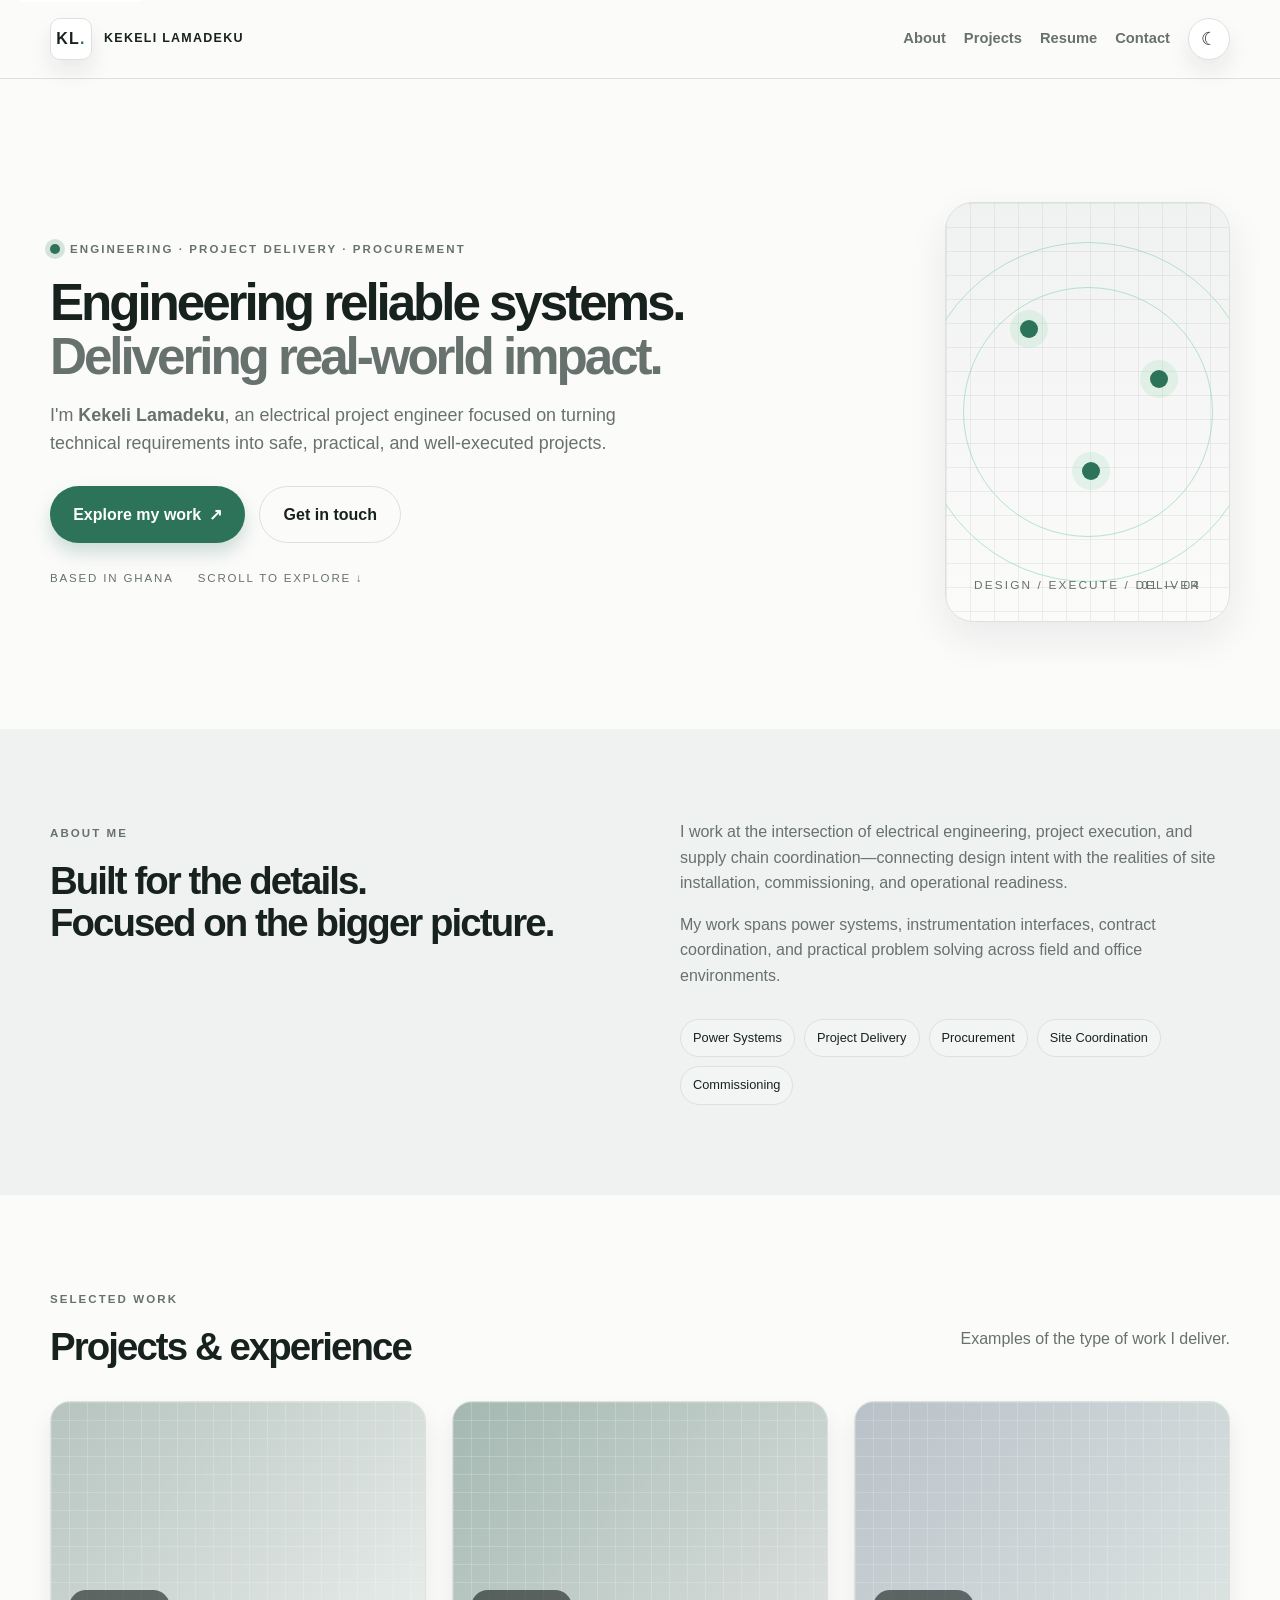
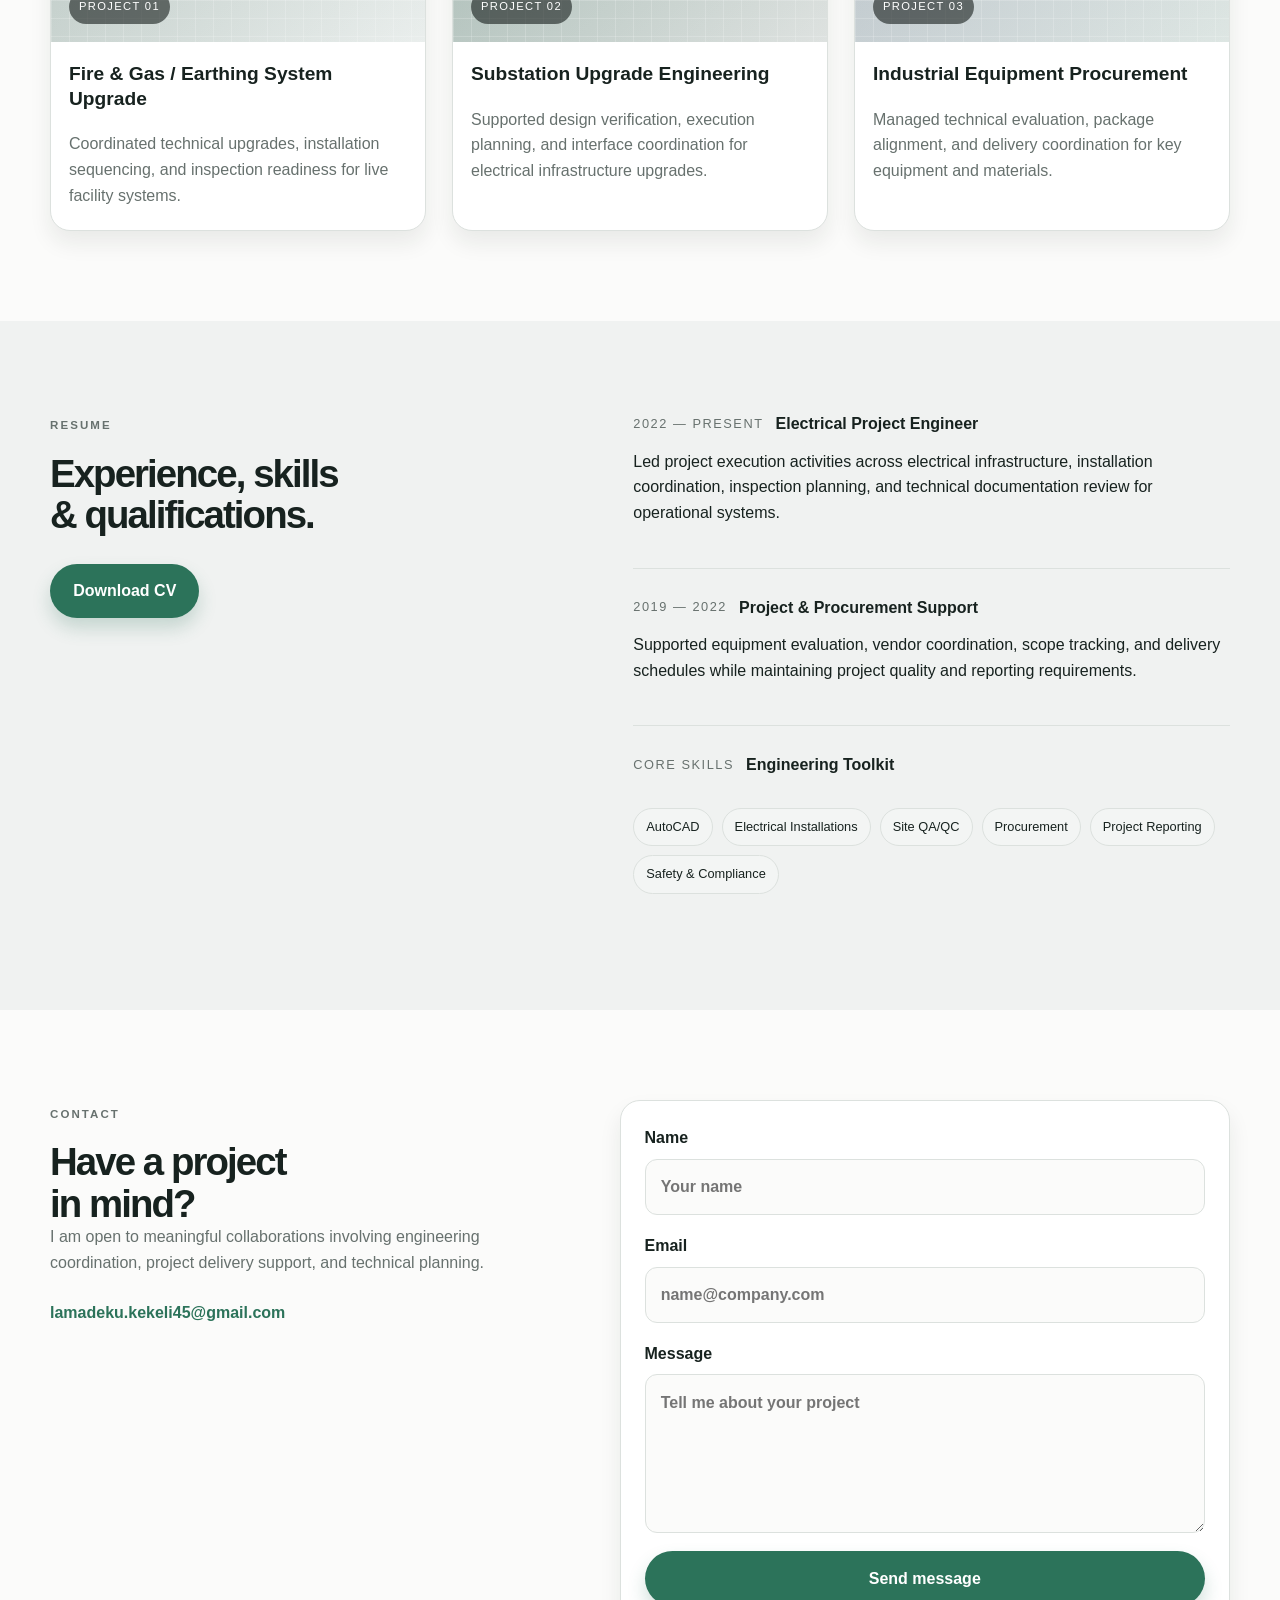
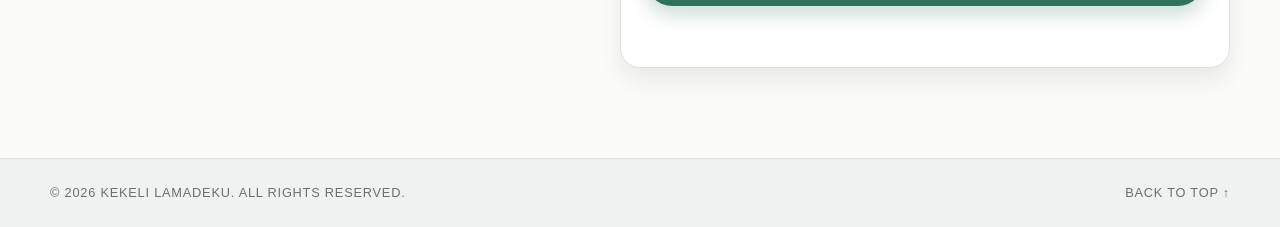
==== commit 51a4450b: "Change email placeholder in contact form Updated email placeholder in contact form." ====
--- a/engineer-portfolio/index.html
+++ b/engineer-portfolio/index.html
@@ -7,6 +7,14 @@
       name="description"
       content="Portfolio of an electrical project engineer specializing in power systems, engineering delivery, and industrial procurement."
     />
+    <meta name="robots" content="index, follow" />
+    <meta property="og:title" content="Kekeli Lamadeku | Electrical Project Engineer" />
+    <meta
+      property="og:description"
+      content="Portfolio of an electrical project engineer specializing in power systems, engineering delivery, and industrial procurement."
+    />
+    <meta property="og:type" content="website" />
+    <meta name="twitter:card" content="summary_large_image" />
     <meta name="theme-color" content="#f7f8fa" />
     <title>Kekeli Lamadeku | Electrical Project Engineer</title>
     <link rel="stylesheet" href="styles.css" />
@@ -218,7 +226,7 @@
           </label>
           <label>
             <span>Email</span>
-            <input type="email" name="email" placeholder="you@example.com" required />
+            <input type="email" name="email" placeholder="name@company.com" required />
           </label>
           <label>
             <span>Message</span>
--- a/engineer-portfolio/styles.css
+++ b/engineer-portfolio/styles.css
@@ -149,6 +149,11 @@
   top: 16px;
 }
 
+:focus-visible {
+  outline: 2px solid rgba(44, 115, 90, 0.85);
+  outline-offset: 2px;
+}
+
 .site-header {
   position: sticky;
   top: 0;
@@ -428,6 +433,12 @@
   border-radius: 20px;
   overflow: hidden;
   box-shadow: var(--soft-shadow);
+  transition: transform 0.25s ease, box-shadow 0.25s ease;
+}
+
+.project-card:hover {
+  transform: translateY(-2px);
+  box-shadow: var(--shadow);
 }
 
 .project-image {
